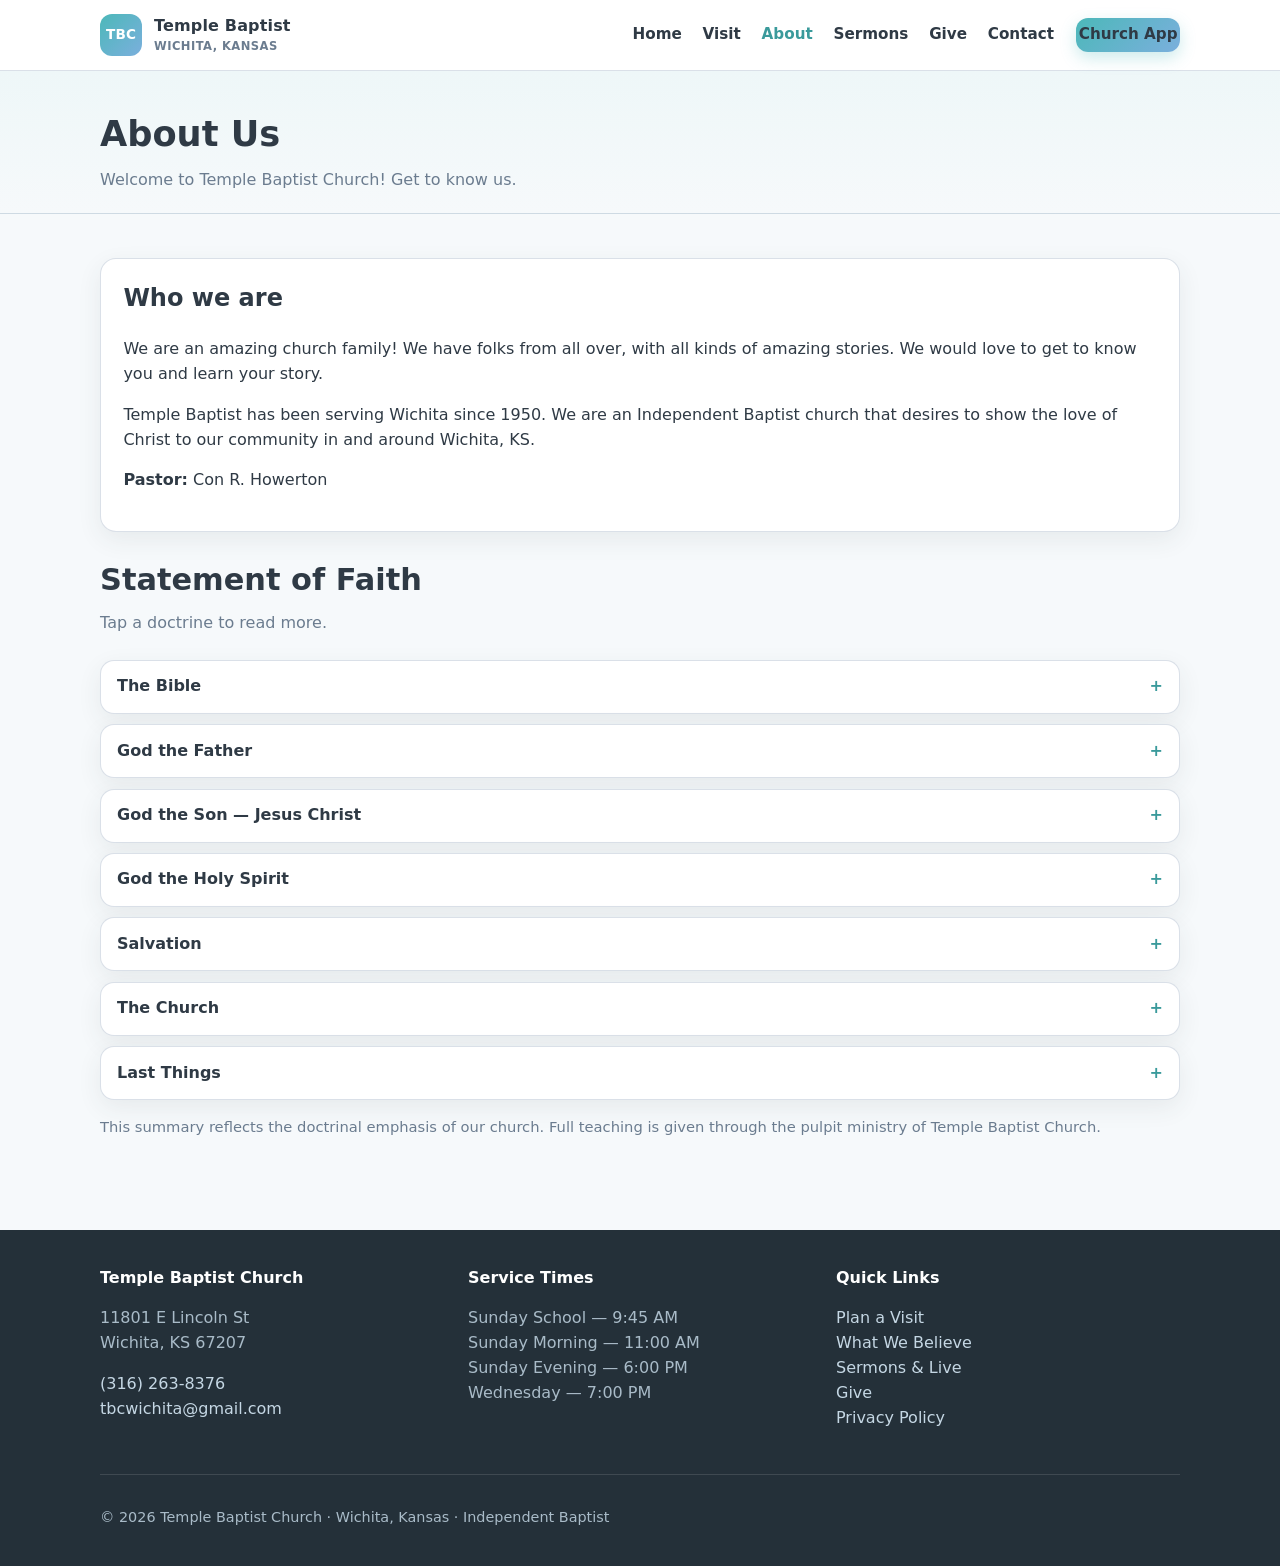
==== about.html @ 98e84ca7 "Update about page wording from tbcwichita.com" ====
<!DOCTYPE html>
<html lang="en">
<head>
  <meta charset="UTF-8">
  <meta name="viewport" content="width=device-width, initial-scale=1.0">
  <title>About | Temple Baptist Church Wichita</title>
  <meta name="description" content="About Temple Baptist Church Wichita and what we believe.">
  <meta name="theme-color" content="#4cb8b9">
  <link rel="stylesheet" href="css/styles.css">
</head>
<body data-page="about">
<header class="site-header">
  <div class="container header-inner">
    <a class="brand" href="index.html">
      <span class="brand-mark">TBC</span>
      <span class="brand-text">Temple Baptist<span><small>Wichita, Kansas</small></span></span>
    </a>
    <button class="menu-toggle" type="button" aria-label="Open menu" onclick="document.getElementById('mainNav').classList.toggle('open')">Menu</button>
    <nav class="nav" id="mainNav">
      <a href="index.html" data-nav="home">Home</a>
      <a href="visit.html" data-nav="visit">Visit</a>
      <a href="about.html" data-nav="about">About</a>
      <a href="sermons.html" data-nav="sermons">Sermons</a>
      <a href="give.html" data-nav="give">Give</a>
      <a href="contact.html" data-nav="contact">Contact</a>
      <a class="btn btn-primary" href="https://tbc-app.pages.dev" rel="noopener">Church App</a>
    </nav>
  </div>
</header>
<main>
  <div class="page-hero">
    <div class="container">
      <h1>About Us</h1>
      <p>Welcome to Temple Baptist Church! Get to know us.</p>
    </div>
  </div>
  <section>
    <div class="container">
      <div class="content-block">
        <h2>Who we are</h2>
        <p>We are an amazing church family! We have folks from all over, with all kinds of amazing stories. We would love to get to know you and learn your story.</p>
        <p>Temple Baptist has been serving Wichita since 1950. We are an Independent Baptist church that desires to show the love of Christ to our community in and around Wichita, KS.</p>
        <p><strong>Pastor:</strong> Con R. Howerton</p>
      </div>

      <h2 class="section-title" style="margin-top:1.5rem;">Statement of Faith</h2>
      <p class="section-sub">Tap a doctrine to read more.</p>
      <div class="doctrine">
        <details>
          <summary>The Bible</summary>
          <p>The Bible is the Holy Word of God. All sixty-six books are inspired by God and comprise the complete Word of God. God’s Word is preserved for English-speaking people in the King James Bible completed in 1611. It is perfect in its translation, understandable, and applicable to all people for all time.</p>
          <p class="verses">2 Timothy 3:16 · Psalm 119:89 · Psalm 12:6-7 · 1 Peter 1:25 · Hebrews 4:12</p>
        </details>
        <details>
          <summary>God the Father</summary>
          <p>There is one God. He is eternal, perfect, omnipotent, sovereign, omnipresent, Creator, and worthy of all worship. He is one God in three persons: Father, Son, and Holy Spirit.</p>
          <p class="verses">Deuteronomy 6:4 · Isaiah 45:5-7 · Matthew 28:19 · Revelation 4:11</p>
        </details>
        <details>
          <summary>God the Son — Jesus Christ</summary>
          <p>Jesus Christ is the eternal Son of God, fully God and fully man. He was born of a virgin, lived a sinless life, died for our sins, rose bodily from the dead, and is coming again.</p>
          <p class="verses">John 1:1-14 · Isaiah 7:14 · 1 Corinthians 15:3-4 · Acts 1:9-11</p>
        </details>
        <details>
          <summary>God the Holy Spirit</summary>
          <p>The Holy Spirit convicts of sin, regenerates the believer, indwells, seals, and empowers Christians for holy living and service.</p>
          <p class="verses">John 16:7-14 · Ephesians 1:13-14 · 1 Corinthians 6:19-20</p>
        </details>
        <details>
          <summary>Salvation</summary>
          <p>Salvation is by grace through faith in the finished work of Jesus Christ alone — not by works. All who repent and believe the gospel are born again and have everlasting life.</p>
          <p class="verses">Ephesians 2:8-9 · John 3:16 · Romans 10:9-13 · Titus 3:5</p>
        </details>
        <details>
          <summary>The Church</summary>
          <p>The local church is a called-out assembly of baptized believers organized to preach the Word, observe the ordinances of baptism and the Lord’s Supper, and fulfill the Great Commission.</p>
          <p class="verses">Matthew 28:18-20 · Acts 2:41-47 · Ephesians 4:11-16</p>
        </details>
        <details>
          <summary>Last Things</summary>
          <p>We hold a pre-tribulational, premillennial view of end-time events: the blessed hope of the rapture of the church, the tribulation, the return of Christ to reign, final judgment, and eternity with God for the redeemed.</p>
          <p class="verses">1 Thessalonians 4:13-18 · Revelation 19–22 · John 14:1-3</p>
        </details>
      </div>
      <p style="margin-top:1rem;color:var(--muted);font-size:0.92rem;">This summary reflects the doctrinal emphasis of our church. Full teaching is given through the pulpit ministry of Temple Baptist Church.</p>
    </div>
  </section>
</main>
<footer class="site-footer">
  <div class="container footer-grid">
    <div>
      <h3>Temple Baptist Church</h3>
      <p>11801 E Lincoln St<br>Wichita, KS 67207</p>
      <p><a href="tel:+13162638376">(316) 263-8376</a><br>
      <a href="mailto:tbcwichita@gmail.com">tbcwichita@gmail.com</a></p>
    </div>
    <div>
      <h3>Service Times</h3>
      <p>Sunday School — 9:45 AM<br>
      Sunday Morning — 11:00 AM<br>
      Sunday Evening — 6:00 PM<br>
      Wednesday — 7:00 PM</p>
    </div>
    <div>
      <h3>Quick Links</h3>
      <p>
        <a href="visit.html">Plan a Visit</a><br>
        <a href="about.html">What We Believe</a><br>
        <a href="sermons.html">Sermons & Live</a><br>
        <a href="give.html">Give</a><br>
        <a href="privacy.html">Privacy Policy</a>
      </p>
    </div>
  </div>
  <div class="container footer-bottom">
    <p>© <span id="year"></span> Temple Baptist Church · Wichita, Kansas · Independent Baptist</p>
  </div>
</footer>
<script>
  document.getElementById('year').textContent = new Date().getFullYear();
  (function () {
    var page = document.body.getAttribute('data-page');
    if (!page) return;
    document.querySelectorAll('[data-nav]').forEach(function (a) {
      if (a.getAttribute('data-nav') === page) a.classList.add('active');
    });
  })();
</script>
</body>
</html>
---- css/styles.css ----
/* Temple Baptist Church Wichita — public site */
:root {
  --teal: #4cb8b9;
  --teal-dark: #3a9a9b;
  --blue: #7bafdd;
  --text: #2f3a45;
  --muted: #6b7c8f;
  --bg: #f6f9fb;
  --surface: #ffffff;
  --border: rgba(122, 143, 172, 0.28);
  --shadow: 0 8px 24px rgba(47, 58, 69, 0.08);
  --radius: 16px;
  --max: 1080px;
  --font: system-ui, -apple-system, "Segoe UI", Roboto, Helvetica, Arial, sans-serif;
}
* { box-sizing: border-box; }
html { scroll-behavior: smooth; }
body {
  margin: 0;
  font-family: var(--font);
  color: var(--text);
  background: var(--bg);
  line-height: 1.55;
}
a { color: var(--teal-dark); text-decoration: none; }
a:hover { text-decoration: underline; }
img { max-width: 100%; height: auto; display: block; }

.container {
  width: min(100% - 2rem, var(--max));
  margin-inline: auto;
}

.site-header {
  background: var(--surface);
  border-bottom: 1px solid var(--border);
  position: sticky;
  top: 0;
  z-index: 50;
}
.header-inner {
  display: flex;
  align-items: center;
  justify-content: space-between;
  gap: 1rem;
  padding: 0.85rem 0;
}
.brand {
  display: flex;
  align-items: center;
  gap: 0.75rem;
  color: var(--text);
  text-decoration: none;
  font-weight: 800;
  letter-spacing: 0.01em;
}
.brand:hover { text-decoration: none; }
.brand-mark {
  width: 42px;
  height: 42px;
  border-radius: 12px;
  background: linear-gradient(135deg, var(--teal), var(--blue));
  color: #fff;
  display: grid;
  place-items: center;
  font-weight: 800;
  font-size: 0.85rem;
}
.brand-text small {
  display: block;
  font-weight: 600;
  color: var(--muted);
  font-size: 0.72rem;
  letter-spacing: 0.04em;
  text-transform: uppercase;
}
.nav {
  display: flex;
  flex-wrap: wrap;
  gap: 0.35rem 1rem;
  align-items: center;
  justify-content: flex-end;
}
.nav a {
  color: var(--text);
  font-weight: 600;
  font-size: 0.95rem;
  text-decoration: none;
  padding: 0.35rem 0.15rem;
}
.nav a:hover, .nav a.active { color: var(--teal-dark); }
.nav .btn { margin-left: 0.25rem; }
.menu-toggle {
  display: none;
  border: 1px solid var(--border);
  background: var(--surface);
  border-radius: 10px;
  padding: 0.55rem 0.7rem;
  font-weight: 700;
  cursor: pointer;
}

.btn {
  display: inline-flex;
  align-items: center;
  justify-content: center;
  gap: 0.4rem;
  padding: 0.8rem 1.15rem;
  border-radius: 12px;
  border: none;
  font-weight: 700;
  font-size: 0.95rem;
  cursor: pointer;
  text-decoration: none;
  transition: transform 0.15s ease, box-shadow 0.15s ease;
}
.btn:hover { text-decoration: none; transform: translateY(-1px); }
.btn-primary {
  background: linear-gradient(135deg, var(--teal), var(--blue));
  color: #fff;
  box-shadow: 0 6px 16px rgba(76, 184, 185, 0.28);
}
.btn-secondary {
  background: var(--surface);
  color: var(--text);
  border: 2px solid var(--border);
}
.btn-ghost {
  background: transparent;
  color: #fff;
  border: 2px solid rgba(255,255,255,0.55);
}

.hero {
  background:
    radial-gradient(1200px 400px at 10% -10%, rgba(76,184,185,0.22), transparent 60%),
    radial-gradient(900px 360px at 90% 0%, rgba(123,175,221,0.25), transparent 55%),
    linear-gradient(180deg, #eef7f8 0%, var(--bg) 100%);
  padding: 3.5rem 0 2.75rem;
}
.hero-grid {
  display: grid;
  gap: 2rem;
  align-items: center;
}
@media (min-width: 860px) {
  .hero-grid { grid-template-columns: 1.3fr 0.9fr; }
}
.hero h1 {
  font-size: clamp(1.9rem, 4vw, 2.7rem);
  line-height: 1.15;
  margin: 0 0 0.85rem;
}
.hero h1 span { color: var(--teal-dark); }
.hero p.lead {
  font-size: 1.1rem;
  color: var(--muted);
  margin: 0 0 1.4rem;
  max-width: 38rem;
}
.hero-actions {
  display: flex;
  flex-wrap: wrap;
  gap: 0.75rem;
}
.hero-card {
  background: var(--surface);
  border: 1px solid var(--border);
  border-radius: var(--radius);
  box-shadow: var(--shadow);
  padding: 1.35rem 1.4rem;
}
.hero-card h2 {
  margin: 0 0 0.85rem;
  font-size: 1.15rem;
}
.times-list {
  list-style: none;
  margin: 0;
  padding: 0;
  display: grid;
  gap: 0.55rem;
}
.times-list li {
  display: flex;
  justify-content: space-between;
  gap: 1rem;
  padding: 0.55rem 0;
  border-bottom: 1px solid var(--border);
  font-weight: 600;
}
.times-list li:last-child { border-bottom: none; }
.times-list span { color: var(--muted); font-weight: 600; }

section { padding: 2.75rem 0; }
.section-title {
  margin: 0 0 0.5rem;
  font-size: clamp(1.45rem, 3vw, 1.9rem);
}
.section-sub {
  margin: 0 0 1.5rem;
  color: var(--muted);
  max-width: 40rem;
}
.cards {
  display: grid;
  gap: 1rem;
  grid-template-columns: repeat(auto-fit, minmax(230px, 1fr));
}
.card {
  background: var(--surface);
  border: 1px solid var(--border);
  border-radius: var(--radius);
  padding: 1.25rem 1.3rem;
  box-shadow: var(--shadow);
}
.card h3 { margin: 0 0 0.45rem; font-size: 1.08rem; }
.card p { margin: 0; color: var(--muted); }
.icon-pill {
  width: 42px;
  height: 42px;
  border-radius: 12px;
  display: grid;
  place-items: center;
  margin-bottom: 0.75rem;
  background: linear-gradient(135deg, rgba(76,184,185,0.18), rgba(123,175,221,0.22));
  font-size: 1.25rem;
}

.cta-band {
  background: linear-gradient(135deg, var(--teal), var(--blue));
  color: #fff;
  border-radius: 20px;
  padding: 1.75rem 1.5rem;
  display: flex;
  flex-wrap: wrap;
  gap: 1rem;
  align-items: center;
  justify-content: space-between;
}
.cta-band h2 { margin: 0 0 0.35rem; font-size: 1.35rem; }
.cta-band p { margin: 0; opacity: 0.95; }

.page-hero {
  padding: 2.25rem 0 1.25rem;
  background: linear-gradient(180deg, #eef7f8, var(--bg));
  border-bottom: 1px solid var(--border);
}
.page-hero h1 { margin: 0 0 0.4rem; font-size: clamp(1.7rem, 3.5vw, 2.2rem); }
.page-hero p { margin: 0; color: var(--muted); max-width: 40rem; }

.content-block {
  background: var(--surface);
  border: 1px solid var(--border);
  border-radius: var(--radius);
  padding: 1.35rem 1.4rem;
  box-shadow: var(--shadow);
  margin-bottom: 1rem;
}
.content-block h2 { margin-top: 0; }

.doctrine details {
  background: var(--surface);
  border: 1px solid var(--border);
  border-radius: 14px;
  padding: 0.85rem 1rem;
  margin-bottom: 0.65rem;
  box-shadow: var(--shadow);
}
.doctrine summary {
  cursor: pointer;
  font-weight: 700;
  list-style: none;
}
.doctrine summary::-webkit-details-marker { display: none; }
.doctrine summary::after {
  content: "+";
  float: right;
  color: var(--teal-dark);
  font-weight: 800;
}
.doctrine details[open] summary::after { content: "–"; }
.doctrine details p {
  color: var(--muted);
  margin: 0.75rem 0 0.35rem;
}
.doctrine .verses {
  font-size: 0.9rem;
  color: var(--teal-dark);
  font-weight: 600;
}

.site-footer {
  margin-top: 2rem;
  background: #243039;
  color: #d7e2ea;
  padding: 2.25rem 0 1.5rem;
}
.footer-grid {
  display: grid;
  gap: 1.5rem;
  grid-template-columns: repeat(auto-fit, minmax(200px, 1fr));
}
.site-footer h3 {
  margin: 0 0 0.65rem;
  color: #fff;
  font-size: 1rem;
}
.site-footer a { color: #c5d7e4; }
.site-footer a:hover { color: #fff; }
.site-footer p, .site-footer li { color: #a9bbc8; }
.footer-bottom {
  margin-top: 1.75rem;
  padding-top: 1rem;
  border-top: 1px solid rgba(255,255,255,0.12);
  font-size: 0.9rem;
  color: #8fa3b3;
}

@media (max-width: 760px) {
  .menu-toggle { display: inline-flex; }
  .nav {
    display: none;
    width: 100%;
    flex-direction: column;
    align-items: stretch;
    padding-bottom: 0.75rem;
  }
  .nav.open { display: flex; }
  .nav .btn { margin-left: 0; }
}
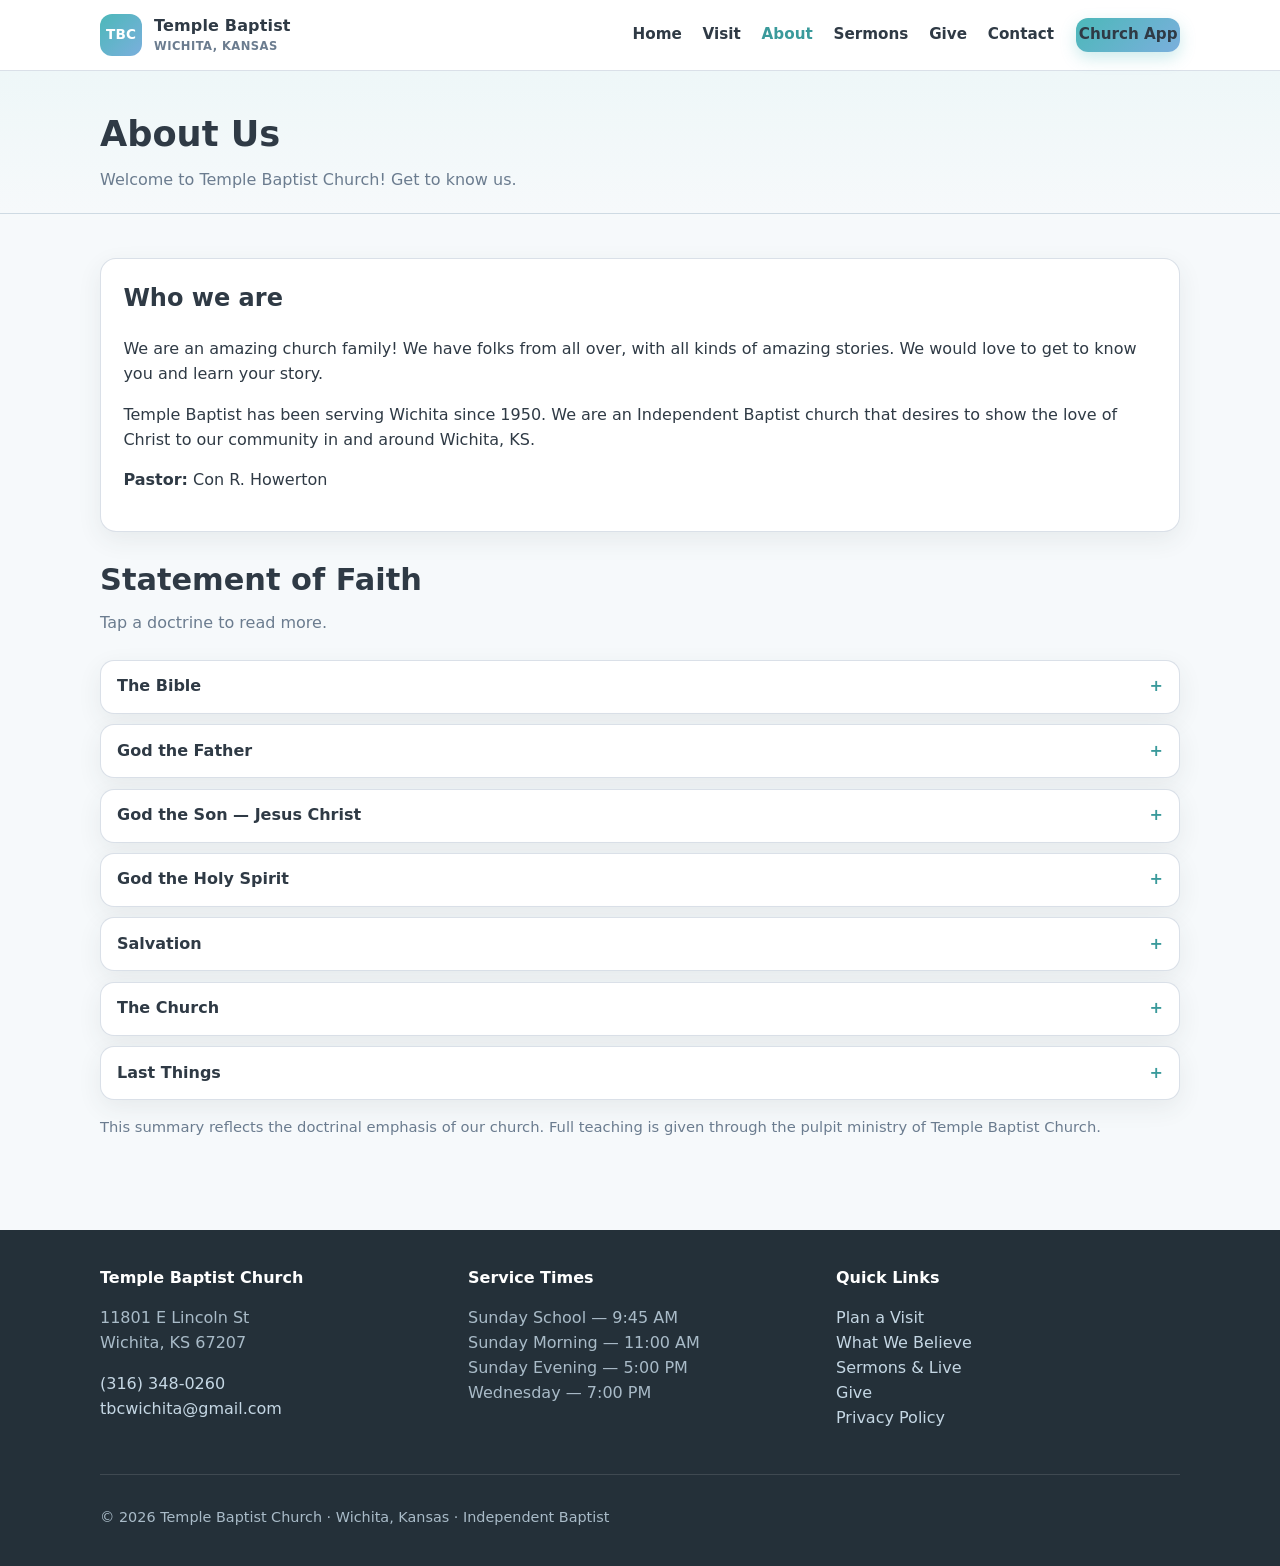
==== commit afb2cb29: "Update phone and Sunday evening time on remaining pages" ====
--- a/about.html
+++ b/about.html
@@ -23,7 +23,7 @@
       <a href="sermons.html" data-nav="sermons">Sermons</a>
       <a href="give.html" data-nav="give">Give</a>
       <a href="contact.html" data-nav="contact">Contact</a>
-      <a class="btn btn-primary" href="https://tbc-app.pages.dev" rel="noopener">Church App</a>
+      <a class="btn btn-primary" href="https://tbc-app.jacobreese95.workers.dev" rel="noopener">Church App</a>
     </nav>
   </div>
 </header>
@@ -91,14 +91,14 @@
     <div>
       <h3>Temple Baptist Church</h3>
       <p>11801 E Lincoln St<br>Wichita, KS 67207</p>
-      <p><a href="tel:+13162638376">(316) 263-8376</a><br>
+      <p><a href="tel:+13163480260">(316) 348-0260</a><br>
       <a href="mailto:tbcwichita@gmail.com">tbcwichita@gmail.com</a></p>
     </div>
     <div>
       <h3>Service Times</h3>
       <p>Sunday School — 9:45 AM<br>
       Sunday Morning — 11:00 AM<br>
-      Sunday Evening — 6:00 PM<br>
+      Sunday Evening — 5:00 PM<br>
       Wednesday — 7:00 PM</p>
     </div>
     <div>
@@ -106,7 +106,7 @@
       <p>
         <a href="visit.html">Plan a Visit</a><br>
         <a href="about.html">What We Believe</a><br>
-        <a href="sermons.html">Sermons & Live</a><br>
+        <a href="sermons.html">Sermons &amp; Live</a><br>
         <a href="give.html">Give</a><br>
         <a href="privacy.html">Privacy Policy</a>
       </p>
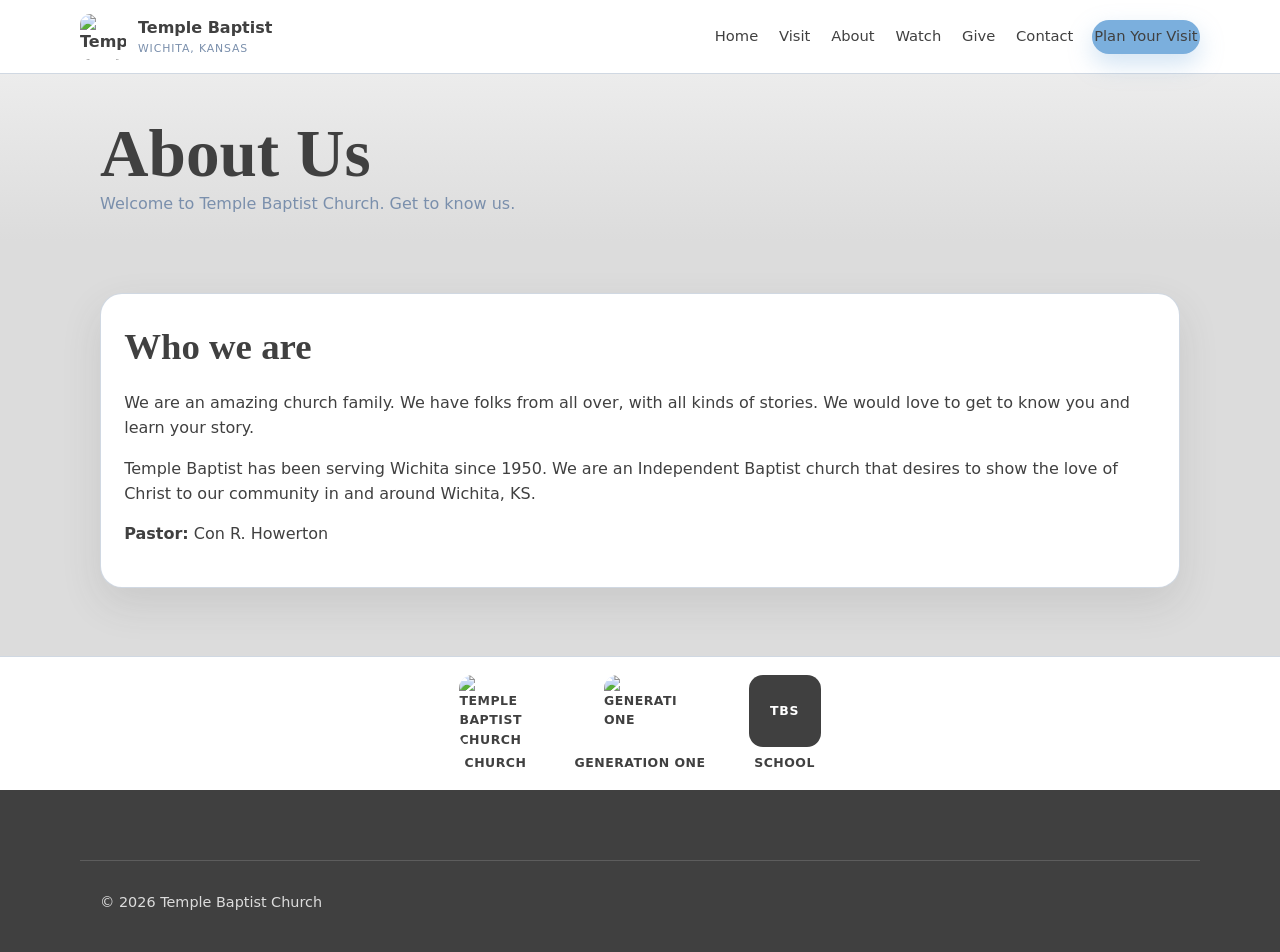
==== commit 9a4b6923: "Show ministry logo bar on About" ====
--- a/about.html
+++ b/about.html
@@ -4,127 +4,13 @@
   <meta charset="UTF-8">
   <meta name="viewport" content="width=device-width, initial-scale=1.0">
   <title>About | Temple Baptist Church Wichita</title>
-  <meta name="description" content="About Temple Baptist Church Wichita and what we believe.">
-  <meta name="theme-color" content="#4cb8b9">
   <link rel="stylesheet" href="css/styles.css">
 </head>
 <body data-page="about">
-<header class="site-header">
-  <div class="container header-inner">
-    <a class="brand" href="index.html">
-      <span class="brand-mark">TBC</span>
-      <span class="brand-text">Temple Baptist<span><small>Wichita, Kansas</small></span></span>
-    </a>
-    <button class="menu-toggle" type="button" aria-label="Open menu" onclick="document.getElementById('mainNav').classList.toggle('open')">Menu</button>
-    <nav class="nav" id="mainNav">
-      <a href="index.html" data-nav="home">Home</a>
-      <a href="visit.html" data-nav="visit">Visit</a>
-      <a href="about.html" data-nav="about">About</a>
-      <a href="sermons.html" data-nav="sermons">Sermons</a>
-      <a href="give.html" data-nav="give">Give</a>
-      <a href="contact.html" data-nav="contact">Contact</a>
-      <a class="btn btn-primary" href="https://tbc-app.jacobreese95.workers.dev" rel="noopener">Church App</a>
-    </nav>
-  </div>
-</header>
-<main>
-  <div class="page-hero">
-    <div class="container">
-      <h1>About Us</h1>
-      <p>Welcome to Temple Baptist Church! Get to know us.</p>
-    </div>
-  </div>
-  <section>
-    <div class="container">
-      <div class="content-block">
-        <h2>Who we are</h2>
-        <p>We are an amazing church family! We have folks from all over, with all kinds of amazing stories. We would love to get to know you and learn your story.</p>
-        <p>Temple Baptist has been serving Wichita since 1950. We are an Independent Baptist church that desires to show the love of Christ to our community in and around Wichita, KS.</p>
-        <p><strong>Pastor:</strong> Con R. Howerton</p>
-      </div>
-
-      <h2 class="section-title" style="margin-top:1.5rem;">Statement of Faith</h2>
-      <p class="section-sub">Tap a doctrine to read more.</p>
-      <div class="doctrine">
-        <details>
-          <summary>The Bible</summary>
-          <p>The Bible is the Holy Word of God. All sixty-six books are inspired by God and comprise the complete Word of God. God’s Word is preserved for English-speaking people in the King James Bible completed in 1611. It is perfect in its translation, understandable, and applicable to all people for all time.</p>
-          <p class="verses">2 Timothy 3:16 · Psalm 119:89 · Psalm 12:6-7 · 1 Peter 1:25 · Hebrews 4:12</p>
-        </details>
-        <details>
-          <summary>God the Father</summary>
-          <p>There is one God. He is eternal, perfect, omnipotent, sovereign, omnipresent, Creator, and worthy of all worship. He is one God in three persons: Father, Son, and Holy Spirit.</p>
-          <p class="verses">Deuteronomy 6:4 · Isaiah 45:5-7 · Matthew 28:19 · Revelation 4:11</p>
-        </details>
-        <details>
-          <summary>God the Son — Jesus Christ</summary>
-          <p>Jesus Christ is the eternal Son of God, fully God and fully man. He was born of a virgin, lived a sinless life, died for our sins, rose bodily from the dead, and is coming again.</p>
-          <p class="verses">John 1:1-14 · Isaiah 7:14 · 1 Corinthians 15:3-4 · Acts 1:9-11</p>
-        </details>
-        <details>
-          <summary>God the Holy Spirit</summary>
-          <p>The Holy Spirit convicts of sin, regenerates the believer, indwells, seals, and empowers Christians for holy living and service.</p>
-          <p class="verses">John 16:7-14 · Ephesians 1:13-14 · 1 Corinthians 6:19-20</p>
-        </details>
-        <details>
-          <summary>Salvation</summary>
-          <p>Salvation is by grace through faith in the finished work of Jesus Christ alone — not by works. All who repent and believe the gospel are born again and have everlasting life.</p>
-          <p class="verses">Ephesians 2:8-9 · John 3:16 · Romans 10:9-13 · Titus 3:5</p>
-        </details>
-        <details>
-          <summary>The Church</summary>
-          <p>The local church is a called-out assembly of baptized believers organized to preach the Word, observe the ordinances of baptism and the Lord’s Supper, and fulfill the Great Commission.</p>
-          <p class="verses">Matthew 28:18-20 · Acts 2:41-47 · Ephesians 4:11-16</p>
-        </details>
-        <details>
-          <summary>Last Things</summary>
-          <p>We hold a pre-tribulational, premillennial view of end-time events: the blessed hope of the rapture of the church, the tribulation, the return of Christ to reign, final judgment, and eternity with God for the redeemed.</p>
-          <p class="verses">1 Thessalonians 4:13-18 · Revelation 19–22 · John 14:1-3</p>
-        </details>
-      </div>
-      <p style="margin-top:1rem;color:var(--muted);font-size:0.92rem;">This summary reflects the doctrinal emphasis of our church. Full teaching is given through the pulpit ministry of Temple Baptist Church.</p>
-    </div>
-  </section>
-</main>
-<footer class="site-footer">
-  <div class="container footer-grid">
-    <div>
-      <h3>Temple Baptist Church</h3>
-      <p>11801 E Lincoln St<br>Wichita, KS 67207</p>
-      <p><a href="tel:+13163480260">(316) 348-0260</a><br>
-      <a href="mailto:tbcwichita@gmail.com">tbcwichita@gmail.com</a></p>
-    </div>
-    <div>
-      <h3>Service Times</h3>
-      <p>Sunday School — 9:45 AM<br>
-      Sunday Morning — 11:00 AM<br>
-      Sunday Evening — 5:00 PM<br>
-      Wednesday — 7:00 PM</p>
-    </div>
-    <div>
-      <h3>Quick Links</h3>
-      <p>
-        <a href="visit.html">Plan a Visit</a><br>
-        <a href="about.html">What We Believe</a><br>
-        <a href="sermons.html">Sermons &amp; Live</a><br>
-        <a href="give.html">Give</a><br>
-        <a href="privacy.html">Privacy Policy</a>
-      </p>
-    </div>
-  </div>
-  <div class="container footer-bottom">
-    <p>© <span id="year"></span> Temple Baptist Church · Wichita, Kansas · Independent Baptist</p>
-  </div>
-</footer>
-<script>
-  document.getElementById('year').textContent = new Date().getFullYear();
-  (function () {
-    var page = document.body.getAttribute('data-page');
-    if (!page) return;
-    document.querySelectorAll('[data-nav]').forEach(function (a) {
-      if (a.getAttribute('data-nav') === page) a.classList.add('active');
-    });
-  })();
-</script>
-</body>
-</html>
+<header class="site-header"><div class="container header-inner"><a class="brand" href="index.html"><img class="brand-logo" src="https://tbc-app.jacobreese95.workers.dev/tbclogo.jpeg" alt="Temple Baptist Church"><span class="brand-text">Temple Baptist<span><small>Wichita, Kansas</small></span></span></a><button class="menu-toggle" type="button" onclick="document.getElementById('mainNav').classList.toggle('open')">Menu</button><nav class="nav" id="mainNav"><a href="index.html" data-nav="home">Home</a><a href="visit.html" data-nav="visit">Visit</a><a href="about.html" data-nav="about">About</a><a href="sermons.html" data-nav="sermons">Watch</a><a href="give.html" data-nav="give">Give</a><a href="contact.html" data-nav="contact">Contact</a><a class="btn btn-primary" href="visit.html">Plan Your Visit</a></nav></div></header>
+<main><div class="page-hero"><div class="container"><h1>About Us</h1><p>Welcome to Temple Baptist Church. Get to know us.</p></div></div>
+<section><div class="container"><div class="content-block"><h2>Who we are</h2><p>We are an amazing church family. We have folks from all over, with all kinds of stories. We would love to get to know you and learn your story.</p><p>Temple Baptist has been serving Wichita since 1950. We are an Independent Baptist church that desires to show the love of Christ to our community in and around Wichita, KS.</p><p><strong>Pastor:</strong> Con R. Howerton</p></div></div></section></main>
+<footer class="site-footer"><div class="container footer-bottom"><p>© <span id="year"></span> Temple Baptist Church</p></div></footer>
+<script src="js/ministry-bar.js"></script>
+<script>document.getElementById('year').textContent=new Date().getFullYear();</script>
+</body></html>
--- a/css/styles.css
+++ b/css/styles.css
@@ -1,331 +1,140 @@
 /* Temple Baptist Church Wichita — public site */
 :root {
+  --slate: #7a8fac;
+  --blue: #7bafdd;
+  --silver: #dcdcdc;
+  --charcoal: #404040;
+  --lime: #b0dc77;
   --teal: #4cb8b9;
-  --teal-dark: #3a9a9b;
-  --blue: #7bafdd;
-  --text: #2f3a45;
-  --muted: #6b7c8f;
-  --bg: #f6f9fb;
+  --lilac: #ac8ce6;
+  --plum: #8845a5;
+  --text: #404040;
+  --muted: #7a8fac;
+  --bg: #dcdcdc;
   --surface: #ffffff;
-  --border: rgba(122, 143, 172, 0.28);
-  --shadow: 0 8px 24px rgba(47, 58, 69, 0.08);
-  --radius: 16px;
-  --max: 1080px;
-  --font: system-ui, -apple-system, "Segoe UI", Roboto, Helvetica, Arial, sans-serif;
+  --border: rgba(122, 143, 172, 0.35);
+  --shadow: 0 16px 40px rgba(64, 64, 64, 0.12);
+  --radius: 18px;
+  --max: 1120px;
+  --font: "Outfit", system-ui, -apple-system, "Segoe UI", sans-serif;
+  --serif: "Cormorant Garamond", Georgia, serif;
 }
 * { box-sizing: border-box; }
+html, body { margin: 0; padding: 0; }
 html { scroll-behavior: smooth; }
 body {
-  margin: 0;
   font-family: var(--font);
   color: var(--text);
   background: var(--bg);
   line-height: 1.55;
 }
-a { color: var(--teal-dark); text-decoration: none; }
+a { color: var(--blue); text-decoration: none; }
 a:hover { text-decoration: underline; }
 img { max-width: 100%; height: auto; display: block; }
-
-.container {
-  width: min(100% - 2rem, var(--max));
-  margin-inline: auto;
-}
-
-.site-header {
-  background: var(--surface);
-  border-bottom: 1px solid var(--border);
-  position: sticky;
-  top: 0;
-  z-index: 50;
-}
-.header-inner {
-  display: flex;
-  align-items: center;
-  justify-content: space-between;
-  gap: 1rem;
-  padding: 0.85rem 0;
-}
-.brand {
-  display: flex;
-  align-items: center;
-  gap: 0.75rem;
-  color: var(--text);
-  text-decoration: none;
-  font-weight: 800;
-  letter-spacing: 0.01em;
-}
+.container { width: 100%; max-width: 1120px; margin-left: auto; margin-right: auto; padding-left: 20px; padding-right: 20px; }
+.site-header { background: var(--surface); border-bottom: 1px solid var(--border); position: sticky; top: 0; z-index: 50; width: 100%; }
+body[data-page="home"] .site-header.overlay { position: absolute; left: 0; right: 0; top: 0; width: 100%; background: linear-gradient(180deg, rgba(64,64,64,.62), transparent); border-bottom: none; }
+body[data-page="home"] .site-header.overlay .brand, body[data-page="home"] .site-header.overlay .nav a { color: #fff; }
+body[data-page="home"] .site-header.overlay .brand-text small { color: var(--silver); }
+body[data-page="home"] .site-header.overlay .menu-toggle { background: rgba(255,255,255,.12); color: #fff; border-color: rgba(255,255,255,.28); }
+.header-inner { display: flex; align-items: center; justify-content: space-between; gap: 1rem; padding: 0.85rem 0; width: 100%; }
+.brand { display: flex; align-items: center; gap: 0.75rem; color: var(--text); text-decoration: none; font-weight: 700; }
 .brand:hover { text-decoration: none; }
-.brand-mark {
-  width: 42px;
-  height: 42px;
-  border-radius: 12px;
-  background: linear-gradient(135deg, var(--teal), var(--blue));
-  color: #fff;
-  display: grid;
-  place-items: center;
-  font-weight: 800;
-  font-size: 0.85rem;
-}
-.brand-text small {
-  display: block;
-  font-weight: 600;
-  color: var(--muted);
-  font-size: 0.72rem;
-  letter-spacing: 0.04em;
-  text-transform: uppercase;
-}
-.nav {
-  display: flex;
-  flex-wrap: wrap;
-  gap: 0.35rem 1rem;
-  align-items: center;
-  justify-content: flex-end;
-}
-.nav a {
-  color: var(--text);
-  font-weight: 600;
-  font-size: 0.95rem;
-  text-decoration: none;
-  padding: 0.35rem 0.15rem;
-}
-.nav a:hover, .nav a.active { color: var(--teal-dark); }
-.nav .btn { margin-left: 0.25rem; }
-.menu-toggle {
-  display: none;
-  border: 1px solid var(--border);
-  background: var(--surface);
-  border-radius: 10px;
-  padding: 0.55rem 0.7rem;
-  font-weight: 700;
-  cursor: pointer;
-}
-
-.btn {
-  display: inline-flex;
-  align-items: center;
-  justify-content: center;
-  gap: 0.4rem;
-  padding: 0.8rem 1.15rem;
-  border-radius: 12px;
-  border: none;
-  font-weight: 700;
-  font-size: 0.95rem;
-  cursor: pointer;
-  text-decoration: none;
-  transition: transform 0.15s ease, box-shadow 0.15s ease;
-}
-.btn:hover { text-decoration: none; transform: translateY(-1px); }
-.btn-primary {
-  background: linear-gradient(135deg, var(--teal), var(--blue));
-  color: #fff;
-  box-shadow: 0 6px 16px rgba(76, 184, 185, 0.28);
-}
-.btn-secondary {
-  background: var(--surface);
-  color: var(--text);
-  border: 2px solid var(--border);
-}
-.btn-ghost {
-  background: transparent;
-  color: #fff;
-  border: 2px solid rgba(255,255,255,0.55);
-}
-
-.hero {
-  background:
-    radial-gradient(1200px 400px at 10% -10%, rgba(76,184,185,0.22), transparent 60%),
-    radial-gradient(900px 360px at 90% 0%, rgba(123,175,221,0.25), transparent 55%),
-    linear-gradient(180deg, #eef7f8 0%, var(--bg) 100%);
-  padding: 3.5rem 0 2.75rem;
-}
-.hero-grid {
-  display: grid;
-  gap: 2rem;
-  align-items: center;
-}
-@media (min-width: 860px) {
-  .hero-grid { grid-template-columns: 1.3fr 0.9fr; }
-}
-.hero h1 {
-  font-size: clamp(1.9rem, 4vw, 2.7rem);
-  line-height: 1.15;
-  margin: 0 0 0.85rem;
-}
-.hero h1 span { color: var(--teal-dark); }
-.hero p.lead {
-  font-size: 1.1rem;
-  color: var(--muted);
-  margin: 0 0 1.4rem;
-  max-width: 38rem;
-}
-.hero-actions {
-  display: flex;
-  flex-wrap: wrap;
-  gap: 0.75rem;
-}
-.hero-card {
-  background: var(--surface);
-  border: 1px solid var(--border);
-  border-radius: var(--radius);
-  box-shadow: var(--shadow);
-  padding: 1.35rem 1.4rem;
-}
-.hero-card h2 {
-  margin: 0 0 0.85rem;
-  font-size: 1.15rem;
-}
-.times-list {
-  list-style: none;
-  margin: 0;
-  padding: 0;
-  display: grid;
-  gap: 0.55rem;
-}
-.times-list li {
-  display: flex;
-  justify-content: space-between;
-  gap: 1rem;
-  padding: 0.55rem 0;
-  border-bottom: 1px solid var(--border);
-  font-weight: 600;
-}
+.brand-logo { width: 46px; height: 46px; object-fit: contain; border-radius: 10px; background: #fff; }
+.brand-text small { display: block; font-weight: 500; color: var(--muted); font-size: 0.68rem; letter-spacing: 0.08em; text-transform: uppercase; }
+.nav { display: flex; flex-wrap: wrap; gap: 0.2rem 1rem; align-items: center; justify-content: flex-end; }
+.nav a { color: var(--text); font-weight: 500; font-size: 0.92rem; text-decoration: none; padding: 0.35rem 0.15rem; }
+.nav a:hover, .nav a.active { color: var(--blue); }
+.menu-toggle { display: none; border: 1px solid var(--border); background: var(--surface); border-radius: 10px; padding: 0.55rem 0.7rem; font-weight: 700; cursor: pointer; }
+.btn { display: inline-flex; align-items: center; justify-content: center; gap: 0.4rem; padding: 0.9rem 1.3rem; border-radius: 999px; border: none; font-weight: 650; font-size: 0.95rem; cursor: pointer; text-decoration: none; transition: transform 0.18s ease, box-shadow 0.18s ease, filter 0.18s ease, background 0.18s ease; }
+.btn:hover { text-decoration: none; transform: translateY(-2px); }
+.btn:active { transform: translateY(0) scale(0.98); }
+.btn-primary { background: var(--blue); color: #fff; box-shadow: 0 10px 24px rgba(123, 175, 221, 0.35); }
+.btn-secondary { background: var(--surface); color: var(--charcoal); border: 1.5px solid var(--slate); }
+.btn-ghost { background: transparent; color: #fff; border: 1.5px solid rgba(220,220,220,0.8); }
+.btn-block { width: 100%; }
+.hero-full { position: relative; width: 100%; min-height: 100vh; display: flex; align-items: flex-end; justify-content: center; background: var(--charcoal); overflow: hidden; }
+.hero-full video { position: absolute; left: 50%; top: 50%; transform: translate(-50%, -50%); width: 100%; height: 100%; object-fit: contain; object-position: center center; background: var(--charcoal); }
+.hero-shade { position: absolute; inset: 0; background: linear-gradient(180deg, rgba(64,64,64,.35) 0%, rgba(64,64,64,.12) 35%, rgba(64,64,64,.72) 100%); pointer-events: none; }
+.hero-copy { position: relative; z-index: 2; width: 100%; max-width: 900px; margin: 0 auto; text-align: center; color: #fff; padding: 0 1.25rem 5.5rem; }
+.eyebrow { margin: 0 0 .6rem; letter-spacing: .16em; text-transform: uppercase; font-size: .78rem; font-weight: 600; color: var(--silver); }
+.eyebrow.dark { color: var(--slate); }
+.hero-copy h1 { font-family: var(--serif); font-size: clamp(3.4rem, 9vw, 7rem); line-height: .9; margin: 0 auto 1.4rem; font-weight: 700; }
+.hero-actions { display: flex; flex-wrap: wrap; gap: 0.75rem; justify-content: center; }
+.sound-btn { position: absolute; right: 16px; bottom: 16px; z-index: 3; border: 1px solid rgba(220,220,220,.45); background: rgba(64,64,64,.45); color: #fff; border-radius: 999px; padding: .45rem .8rem; font: 600 .78rem var(--font); cursor: pointer; }
+.times-band { background: var(--surface); padding: 3.5rem 0; width: 100%; }
+.times-grid { display: grid; gap: 2rem; width: 100%; }
+@media (min-width: 800px) { .times-grid { grid-template-columns: 1fr 1fr 1fr; gap: 2.5rem; } }
+.times-grid h2 { margin: 0 0 .35rem; font-size: .95rem; letter-spacing: .12em; text-transform: uppercase; color: var(--slate); }
+.big-time { font-family: var(--serif); font-size: clamp(2.6rem, 6vw, 4.2rem); line-height: 1; margin: 0 0 .5rem; color: var(--charcoal); }
+.big-time span { color: var(--blue); font-size: .7em; }
+.time-note, .addr { margin: 0; color: var(--slate); }
+.text-link { display: inline-block; margin-top: .65rem; font-weight: 650; color: var(--blue); }
+.times-list { list-style: none; margin: 0; padding: 0; }
+.times-list li { display: flex; justify-content: space-between; gap: 1rem; padding: 0.7rem 0; border-bottom: 1px solid var(--border); font-weight: 600; }
 .times-list li:last-child { border-bottom: none; }
-.times-list span { color: var(--muted); font-weight: 600; }
-
-section { padding: 2.75rem 0; }
-.section-title {
-  margin: 0 0 0.5rem;
-  font-size: clamp(1.45rem, 3vw, 1.9rem);
-}
-.section-sub {
-  margin: 0 0 1.5rem;
-  color: var(--muted);
-  max-width: 40rem;
-}
-.cards {
-  display: grid;
-  gap: 1rem;
-  grid-template-columns: repeat(auto-fit, minmax(230px, 1fr));
-}
-.card {
-  background: var(--surface);
-  border: 1px solid var(--border);
-  border-radius: var(--radius);
-  padding: 1.25rem 1.3rem;
-  box-shadow: var(--shadow);
-}
-.card h3 { margin: 0 0 0.45rem; font-size: 1.08rem; }
-.card p { margin: 0; color: var(--muted); }
-.icon-pill {
-  width: 42px;
-  height: 42px;
-  border-radius: 12px;
-  display: grid;
-  place-items: center;
-  margin-bottom: 0.75rem;
-  background: linear-gradient(135deg, rgba(76,184,185,0.18), rgba(123,175,221,0.22));
-  font-size: 1.25rem;
-}
-
-.cta-band {
-  background: linear-gradient(135deg, var(--teal), var(--blue));
-  color: #fff;
-  border-radius: 20px;
-  padding: 1.75rem 1.5rem;
-  display: flex;
-  flex-wrap: wrap;
-  gap: 1rem;
-  align-items: center;
-  justify-content: space-between;
-}
-.cta-band h2 { margin: 0 0 0.35rem; font-size: 1.35rem; }
-.cta-band p { margin: 0; opacity: 0.95; }
-
-.page-hero {
-  padding: 2.25rem 0 1.25rem;
-  background: linear-gradient(180deg, #eef7f8, var(--bg));
-  border-bottom: 1px solid var(--border);
-}
-.page-hero h1 { margin: 0 0 0.4rem; font-size: clamp(1.7rem, 3.5vw, 2.2rem); }
-.page-hero p { margin: 0; color: var(--muted); max-width: 40rem; }
-
-.content-block {
-  background: var(--surface);
-  border: 1px solid var(--border);
-  border-radius: var(--radius);
-  padding: 1.35rem 1.4rem;
-  box-shadow: var(--shadow);
-  margin-bottom: 1rem;
-}
-.content-block h2 { margin-top: 0; }
-
-.doctrine details {
-  background: var(--surface);
-  border: 1px solid var(--border);
-  border-radius: 14px;
-  padding: 0.85rem 1rem;
-  margin-bottom: 0.65rem;
-  box-shadow: var(--shadow);
-}
-.doctrine summary {
-  cursor: pointer;
-  font-weight: 700;
-  list-style: none;
-}
+.times-list span { color: var(--slate); }
+section { padding: 3.25rem 0; width: 100%; }
+.section-title { margin: 0 0 0.5rem; font-family: var(--serif); font-size: clamp(2rem, 4vw, 3rem); line-height: 1.05; color: var(--charcoal); }
+.section-sub { margin: 0 0 1.6rem; color: var(--slate); max-width: 40rem; font-size: 1.05rem; }
+.cards { display: grid; gap: 1rem; grid-template-columns: repeat(auto-fit, minmax(230px, 1fr)); }
+.card { background: var(--surface); border: 1px solid var(--border); border-radius: var(--radius); padding: 1.4rem 1.35rem; box-shadow: var(--shadow); }
+.card h3 { margin: 0 0 0.45rem; color: var(--charcoal); }
+.card p { margin: 0; color: var(--slate); }
+.step-num { display: block; font-family: var(--serif); color: var(--teal); font-size: 1.4rem; margin-bottom: .4rem; }
+.dark-band { background: var(--charcoal); color: #fff; }
+.dark-band h2 { font-family: var(--serif); font-size: clamp(1.8rem, 3.5vw, 2.6rem); margin: 0 0 .5rem; }
+.dark-band p { color: var(--silver); }
+.dark-split { display: flex; flex-wrap: wrap; gap: 1.25rem; align-items: center; justify-content: space-between; }
+.page-hero { padding: 3rem 0 1.5rem; background: linear-gradient(180deg, #ececec, var(--bg)); }
+.page-hero h1 { margin: 0 0 0.4rem; font-family: var(--serif); font-size: clamp(2.4rem, 6vw, 4.2rem); line-height: .95; color: var(--charcoal); }
+.page-hero p { margin: 0; color: var(--slate); max-width: 40rem; }
+.content-block { background: var(--surface); border: 1px solid var(--border); border-radius: 22px; padding: 1.5rem 1.45rem; box-shadow: var(--shadow); margin-bottom: 1rem; }
+.content-block h2, .side-card h2, .visit-form h2 { margin: 0 0 1rem; font-family: var(--serif); font-size: clamp(1.7rem, 3vw, 2.3rem); color: var(--charcoal); }
+.visit-layout { display: grid; gap: 1.35rem; }
+@media (min-width: 900px) { .visit-layout { grid-template-columns: 1.35fr .8fr; align-items: start; } }
+.visit-form { background: var(--surface); border-radius: 24px; padding: 1.75rem 1.5rem 1.6rem; box-shadow: var(--shadow); }
+.visit-form label, .field-label { display: block; font-weight: 600; margin: 0 0 1rem; color: var(--charcoal); }
+.visit-form input, .visit-form select, .visit-form textarea { display: block; width: 100%; margin-top: .45rem; padding: .85rem 1rem; border: 0; border-radius: 14px; font: 500 1rem var(--font); color: var(--charcoal); background: #f3f3f3; }
+.visit-form input:focus, .visit-form select:focus, .visit-form textarea:focus { outline: 2px solid var(--blue); background: #fff; }
+.form-row { display: grid; gap: .75rem; }
+@media (min-width: 640px) { .form-row { grid-template-columns: 1fr 1fr; } }
+.count-row { display: grid; grid-template-columns: 1fr 1fr; gap: .75rem; margin: 0 0 1rem; }
+.count-box { background: #f3f3f3; border-radius: 18px; padding: 1rem 1rem .9rem; }
+.count-box span { display: block; font-weight: 650; letter-spacing: .04em; text-transform: uppercase; font-size: .78rem; color: var(--slate); margin-bottom: .55rem; }
+.stepper { display: flex; align-items: center; justify-content: space-between; }
+.stepper strong { font-family: var(--serif); font-size: 2rem; line-height: 1; }
+.stepper button { width: 40px; height: 40px; border-radius: 50%; border: none; background: var(--blue); color: #fff; font-size: 1.25rem; cursor: pointer; }
+.total-line { margin: 0 0 1.1rem; color: var(--slate); }
+.total-line strong { color: var(--charcoal); }
+.ages-wrap { display: grid; gap: .65rem; margin-bottom: 1rem; }
+.ages-wrap p { margin: 0; font-weight: 650; }
+#ageFields { display: grid; gap: .65rem; grid-template-columns: repeat(auto-fit, minmax(140px, 1fr)); }
+.form-note { margin: .85rem 0 0; color: var(--slate); font-size: .9rem; }
+.visit-form .btn-block { margin-top: .35rem; }
+.doctrine details { background: var(--surface); border: 1px solid var(--border); border-radius: 14px; padding: 0.85rem 1rem; margin-bottom: 0.65rem; }
+.doctrine summary { cursor: pointer; font-weight: 700; list-style: none; color: var(--charcoal); }
 .doctrine summary::-webkit-details-marker { display: none; }
-.doctrine summary::after {
-  content: "+";
-  float: right;
-  color: var(--teal-dark);
-  font-weight: 800;
-}
-.doctrine details[open] summary::after { content: "–"; }
-.doctrine details p {
-  color: var(--muted);
-  margin: 0.75rem 0 0.35rem;
-}
-.doctrine .verses {
-  font-size: 0.9rem;
-  color: var(--teal-dark);
-  font-weight: 600;
-}
-
-.site-footer {
-  margin-top: 2rem;
-  background: #243039;
-  color: #d7e2ea;
-  padding: 2.25rem 0 1.5rem;
-}
-.footer-grid {
-  display: grid;
-  gap: 1.5rem;
-  grid-template-columns: repeat(auto-fit, minmax(200px, 1fr));
-}
-.site-footer h3 {
-  margin: 0 0 0.65rem;
-  color: #fff;
-  font-size: 1rem;
-}
-.site-footer a { color: #c5d7e4; }
+.doctrine summary::after { content: "+"; float: right; color: var(--blue); font-weight: 800; }
+.doctrine details[open] summary::after { content: "\2013"; }
+.doctrine details p { color: var(--slate); margin: 0.75rem 0 0.35rem; }
+.doctrine .verses { font-size: 0.9rem; color: var(--teal); font-weight: 600; }
+.ministry-bar { display: flex; justify-content: center; align-items: center; gap: 1.5rem; flex-wrap: wrap; background: #fff; border-top: 1px solid var(--border); padding: 1.1rem 1rem; }
+.ministry-link { display: flex; flex-direction: column; align-items: center; gap: .4rem; min-width: 110px; color: var(--charcoal); text-decoration: none; font-weight: 650; font-size: .78rem; letter-spacing: .04em; text-transform: uppercase; }
+.ministry-link:hover { text-decoration: none; color: var(--blue); }
+.ministry-link img { width: 72px; height: 72px; object-fit: contain; background: #fff; border-radius: 14px; }
+.school-mark { width: 72px; height: 72px; border-radius: 14px; display: grid; place-items: center; background: var(--charcoal); color: #fff; font-weight: 800; letter-spacing: .06em; }
+.site-footer { background: var(--charcoal); color: var(--silver); padding: 2.6rem 0 1.5rem; }
+.footer-grid { display: grid; gap: 1.5rem; grid-template-columns: repeat(auto-fit, minmax(200px, 1fr)); }
+.site-footer h3 { margin: 0 0 0.65rem; color: #fff; font-size: 1rem; }
+.site-footer a { color: var(--blue); }
 .site-footer a:hover { color: #fff; }
-.site-footer p, .site-footer li { color: #a9bbc8; }
-.footer-bottom {
-  margin-top: 1.75rem;
-  padding-top: 1rem;
-  border-top: 1px solid rgba(255,255,255,0.12);
-  font-size: 0.9rem;
-  color: #8fa3b3;
-}
-
+.site-footer p, .site-footer li { color: var(--silver); }
+.footer-bottom { margin-top: 1.75rem; padding-top: 1rem; border-top: 1px solid rgba(220,220,220,0.18); font-size: 0.9rem; color: var(--slate); }
 @media (max-width: 760px) {
   .menu-toggle { display: inline-flex; }
-  .nav {
-    display: none;
-    width: 100%;
-    flex-direction: column;
-    align-items: stretch;
-    padding-bottom: 0.75rem;
-  }
+  .nav { display: none; width: 100%; flex-direction: column; align-items: stretch; padding-bottom: 0.75rem; }
   .nav.open { display: flex; }
-  .nav .btn { margin-left: 0; }
+  body[data-page="home"] .nav.open { background: rgba(64,64,64,.92); margin-top: .5rem; padding: .75rem; border-radius: 14px; }
 }
+@media (prefers-reduced-motion: reduce) { *, *::before, *::after { animation: none !important; transition: none !important; } }
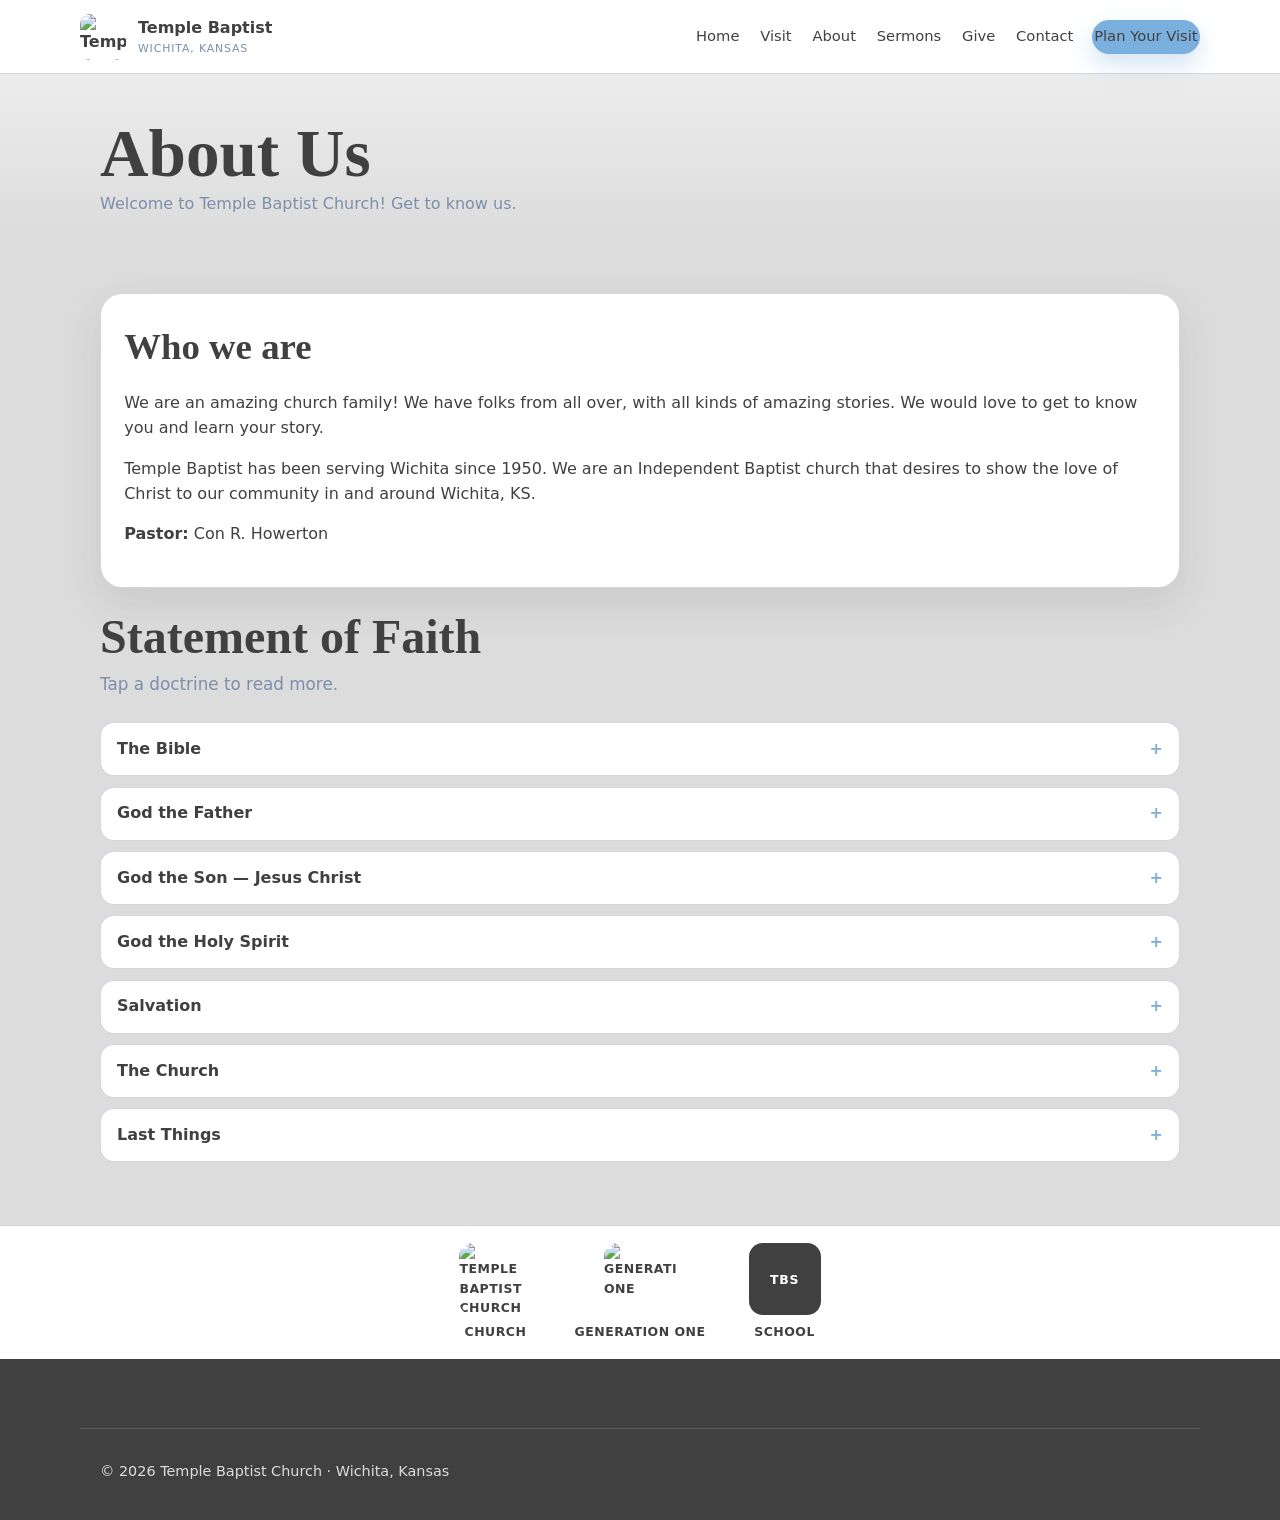
==== commit 6653c1fe: "Restore About page and add ministry bar" ====
--- a/about.html
+++ b/about.html
@@ -4,13 +4,53 @@
   <meta charset="UTF-8">
   <meta name="viewport" content="width=device-width, initial-scale=1.0">
   <title>About | Temple Baptist Church Wichita</title>
+  <meta name="description" content="About Temple Baptist Church Wichita and what we believe.">
   <link rel="stylesheet" href="css/styles.css">
 </head>
 <body data-page="about">
-<header class="site-header"><div class="container header-inner"><a class="brand" href="index.html"><img class="brand-logo" src="https://tbc-app.jacobreese95.workers.dev/tbclogo.jpeg" alt="Temple Baptist Church"><span class="brand-text">Temple Baptist<span><small>Wichita, Kansas</small></span></span></a><button class="menu-toggle" type="button" onclick="document.getElementById('mainNav').classList.toggle('open')">Menu</button><nav class="nav" id="mainNav"><a href="index.html" data-nav="home">Home</a><a href="visit.html" data-nav="visit">Visit</a><a href="about.html" data-nav="about">About</a><a href="sermons.html" data-nav="sermons">Watch</a><a href="give.html" data-nav="give">Give</a><a href="contact.html" data-nav="contact">Contact</a><a class="btn btn-primary" href="visit.html">Plan Your Visit</a></nav></div></header>
-<main><div class="page-hero"><div class="container"><h1>About Us</h1><p>Welcome to Temple Baptist Church. Get to know us.</p></div></div>
-<section><div class="container"><div class="content-block"><h2>Who we are</h2><p>We are an amazing church family. We have folks from all over, with all kinds of stories. We would love to get to know you and learn your story.</p><p>Temple Baptist has been serving Wichita since 1950. We are an Independent Baptist church that desires to show the love of Christ to our community in and around Wichita, KS.</p><p><strong>Pastor:</strong> Con R. Howerton</p></div></div></section></main>
-<footer class="site-footer"><div class="container footer-bottom"><p>© <span id="year"></span> Temple Baptist Church</p></div></footer>
+<header class="site-header">
+  <div class="container header-inner">
+    <a class="brand" href="index.html">
+      <img class="brand-logo" src="https://tbc-app.jacobreese95.workers.dev/tbclogo.jpeg" alt="Temple Baptist Church">
+      <span class="brand-text">Temple Baptist<span><small>Wichita, Kansas</small></span></span>
+    </a>
+    <button class="menu-toggle" type="button" aria-label="Open menu" onclick="document.getElementById('mainNav').classList.toggle('open')">Menu</button>
+    <nav class="nav" id="mainNav">
+      <a href="index.html" data-nav="home">Home</a>
+      <a href="visit.html" data-nav="visit">Visit</a>
+      <a href="about.html" data-nav="about">About</a>
+      <a href="sermons.html" data-nav="sermons">Sermons</a>
+      <a href="give.html" data-nav="give">Give</a>
+      <a href="contact.html" data-nav="contact">Contact</a>
+      <a class="btn btn-primary" href="visit.html">Plan Your Visit</a>
+    </nav>
+  </div>
+</header>
+<main>
+  <div class="page-hero"><div class="container"><h1>About Us</h1><p>Welcome to Temple Baptist Church! Get to know us.</p></div></div>
+  <section>
+    <div class="container">
+      <div class="content-block">
+        <h2>Who we are</h2>
+        <p>We are an amazing church family! We have folks from all over, with all kinds of amazing stories. We would love to get to know you and learn your story.</p>
+        <p>Temple Baptist has been serving Wichita since 1950. We are an Independent Baptist church that desires to show the love of Christ to our community in and around Wichita, KS.</p>
+        <p><strong>Pastor:</strong> Con R. Howerton</p>
+      </div>
+      <h2 class="section-title" style="margin-top:1.5rem;">Statement of Faith</h2>
+      <p class="section-sub">Tap a doctrine to read more.</p>
+      <div class="doctrine">
+        <details><summary>The Bible</summary><p>The Bible is the Holy Word of God. All sixty-six books are inspired by God and comprise the complete Word of God. God’s Word is preserved for English-speaking people in the King James Bible completed in 1611.</p><p class="verses">2 Timothy 3:16 · Psalm 119:89 · Psalm 12:6-7 · 1 Peter 1:25 · Hebrews 4:12</p></details>
+        <details><summary>God the Father</summary><p>There is one God. He is eternal, perfect, omnipotent, sovereign, omnipresent, Creator, and worthy of all worship. He is one God in three persons: Father, Son, and Holy Spirit.</p><p class="verses">Deuteronomy 6:4 · Isaiah 45:5-7 · Matthew 28:19 · Revelation 4:11</p></details>
+        <details><summary>God the Son — Jesus Christ</summary><p>Jesus Christ is the eternal Son of God, fully God and fully man. He was born of a virgin, lived a sinless life, died for our sins, rose bodily from the dead, and is coming again.</p><p class="verses">John 1:1-14 · Isaiah 7:14 · 1 Corinthians 15:3-4 · Acts 1:9-11</p></details>
+        <details><summary>God the Holy Spirit</summary><p>The Holy Spirit convicts of sin, regenerates the believer, indwells, seals, and empowers Christians for holy living and service.</p><p class="verses">John 16:7-14 · Ephesians 1:13-14 · 1 Corinthians 6:19-20</p></details>
+        <details><summary>Salvation</summary><p>Salvation is by grace through faith in the finished work of Jesus Christ alone — not by works. All who repent and believe the gospel are born again and have everlasting life.</p><p class="verses">Ephesians 2:8-9 · John 3:16 · Romans 10:9-13 · Titus 3:5</p></details>
+        <details><summary>The Church</summary><p>The local church is a called-out assembly of baptized believers organized to preach the Word, observe the ordinances of baptism and the Lord’s Supper, and fulfill the Great Commission.</p><p class="verses">Matthew 28:18-20 · Acts 2:41-47 · Ephesians 4:11-16</p></details>
+        <details><summary>Last Things</summary><p>We hold a pre-tribulational, premillennial view of end-time events: the blessed hope of the rapture of the church, the tribulation, the return of Christ to reign, final judgment, and eternity with God for the redeemed.</p><p class="verses">1 Thessalonians 4:13-18 · Revelation 19–22 · John 14:1-3</p></details>
+      </div>
+    </div>
+  </section>
+</main>
+<footer class="site-footer"><div class="container footer-bottom"><p>© <span id="year"></span> Temple Baptist Church · Wichita, Kansas</p></div></footer>
 <script src="js/ministry-bar.js"></script>
-<script>document.getElementById('year').textContent=new Date().getFullYear();</script>
+<script>document.getElementById('year').textContent = new Date().getFullYear();</script>
 </body></html>
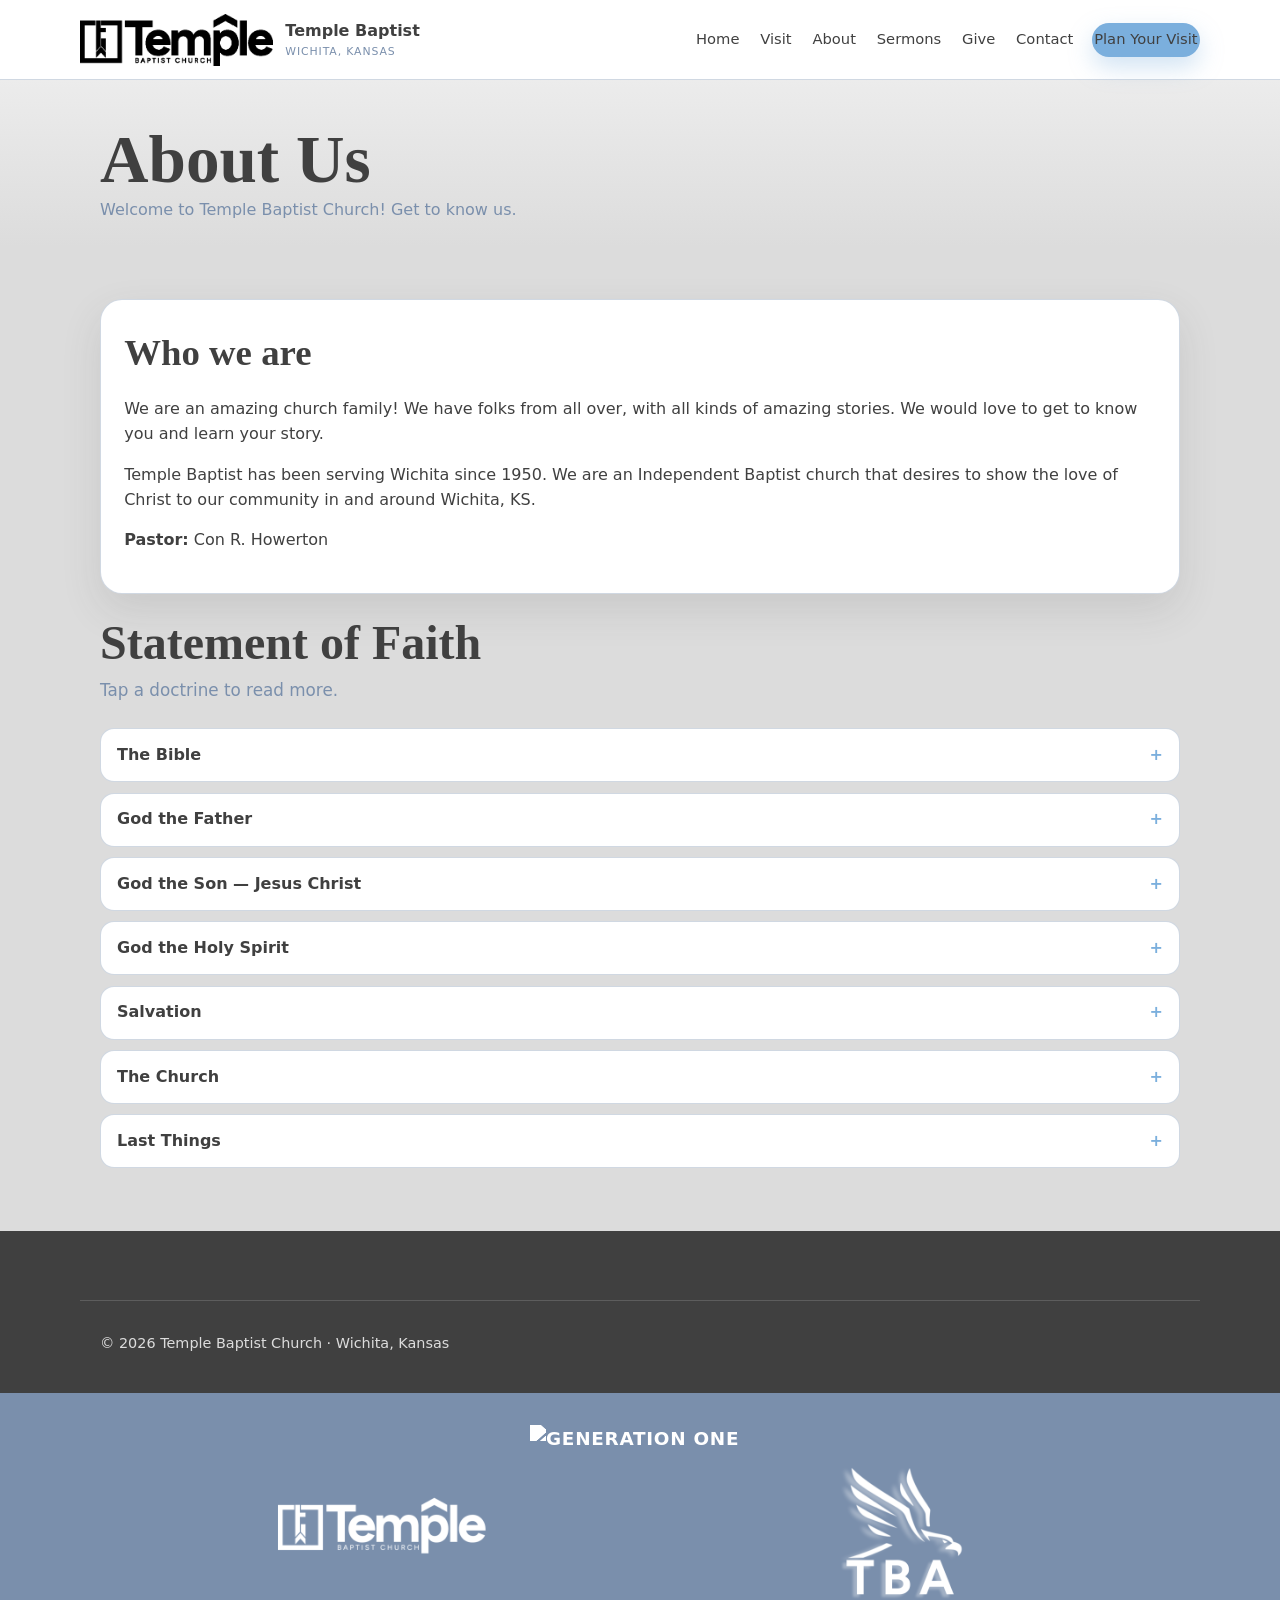
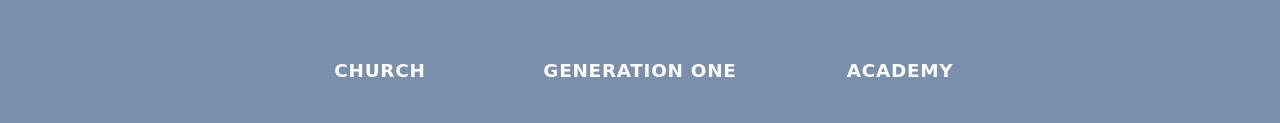
==== commit dafb5e8e: "Cover-crop hero video and use clear header logo" ====
--- a/about.html
+++ b/about.html
@@ -11,7 +11,7 @@
 <header class="site-header">
   <div class="container header-inner">
     <a class="brand" href="index.html">
-      <img class="brand-logo" src="https://tbc-app.jacobreese95.workers.dev/tbclogo.jpeg" alt="Temple Baptist Church">
+      <img class="brand-logo" src="tbc-logo-clear.png" alt="Temple Baptist Church">
       <span class="brand-text">Temple Baptist<span><small>Wichita, Kansas</small></span></span>
     </a>
     <button class="menu-toggle" type="button" aria-label="Open menu" onclick="document.getElementById('mainNav').classList.toggle('open')">Menu</button>
--- a/css/styles.css
+++ b/css/styles.css
@@ -40,7 +40,9 @@
 .header-inner { display: flex; align-items: center; justify-content: space-between; gap: 1rem; padding: 0.85rem 0; width: 100%; }
 .brand { display: flex; align-items: center; gap: 0.75rem; color: var(--text); text-decoration: none; font-weight: 700; }
 .brand:hover { text-decoration: none; }
-.brand-logo { width: 46px; height: 46px; object-fit: contain; border-radius: 10px; background: #fff; }
+.brand-logo { height: 52px; width: auto; max-width: 210px; object-fit: contain; background: transparent; border-radius: 0; display: block; }
+body:not([data-page="home"]) .brand-logo { filter: brightness(0); }
+body[data-page="home"] .site-header.overlay .brand-logo { height: 58px; max-width: 240px; filter: none; }
 .brand-text small { display: block; font-weight: 500; color: var(--muted); font-size: 0.68rem; letter-spacing: 0.08em; text-transform: uppercase; }
 .nav { display: flex; flex-wrap: wrap; gap: 0.2rem 1rem; align-items: center; justify-content: flex-end; }
 .nav a { color: var(--text); font-weight: 500; font-size: 0.92rem; text-decoration: none; padding: 0.35rem 0.15rem; }
@@ -53,8 +55,8 @@
 .btn-secondary { background: var(--surface); color: var(--charcoal); border: 1.5px solid var(--slate); }
 .btn-ghost { background: transparent; color: #fff; border: 1.5px solid rgba(220,220,220,0.8); }
 .btn-block { width: 100%; }
-.hero-full { position: relative; width: 100%; min-height: 100vh; display: flex; align-items: flex-end; justify-content: center; background: var(--charcoal); overflow: hidden; }
-.hero-full video { position: absolute; left: 50%; top: 50%; transform: translate(-50%, -50%); width: 100%; height: 100%; object-fit: contain; object-position: center center; background: var(--charcoal); }
+.hero-full { position: relative; width: 100%; height: 100vh; height: 100svh; min-height: 640px; display: flex; align-items: flex-end; justify-content: center; background: var(--charcoal); overflow: hidden; }
+.hero-full video { position: absolute; inset: 0; width: 100%; height: 100%; object-fit: cover; object-position: center center; background: var(--charcoal); }
 .hero-shade { position: absolute; inset: 0; background: linear-gradient(180deg, rgba(64,64,64,.35) 0%, rgba(64,64,64,.12) 35%, rgba(64,64,64,.72) 100%); pointer-events: none; }
 .hero-copy { position: relative; z-index: 2; width: 100%; max-width: 900px; margin: 0 auto; text-align: center; color: #fff; padding: 0 1.25rem 5.5rem; }
 .eyebrow { margin: 0 0 .6rem; letter-spacing: .16em; text-transform: uppercase; font-size: .78rem; font-weight: 600; color: var(--silver); }
@@ -119,11 +121,11 @@
 .doctrine details[open] summary::after { content: "\2013"; }
 .doctrine details p { color: var(--slate); margin: 0.75rem 0 0.35rem; }
 .doctrine .verses { font-size: 0.9rem; color: var(--teal); font-weight: 600; }
-.ministry-bar { display: flex; justify-content: center; align-items: center; gap: 1.5rem; flex-wrap: wrap; background: #fff; border-top: 1px solid var(--border); padding: 1.1rem 1rem; }
-.ministry-link { display: flex; flex-direction: column; align-items: center; gap: .4rem; min-width: 110px; color: var(--charcoal); text-decoration: none; font-weight: 650; font-size: .78rem; letter-spacing: .04em; text-transform: uppercase; }
-.ministry-link:hover { text-decoration: none; color: var(--blue); }
-.ministry-link img { width: 72px; height: 72px; object-fit: contain; background: #fff; border-radius: 14px; }
-.school-mark { width: 72px; height: 72px; border-radius: 14px; display: grid; place-items: center; background: var(--charcoal); color: #fff; font-weight: 800; letter-spacing: .06em; }
+.ministry-bar { display: flex; justify-content: center; align-items: center; gap: 2.5rem; flex-wrap: wrap; background: #7a8fac; padding: 2rem 1rem 2.2rem; }
+.ministry-link { display: flex; flex-direction: column; align-items: center; gap: .7rem; min-width: 200px; color: #fff; text-decoration: none; font-weight: 650; font-size: 1.05rem; letter-spacing: .04em; text-transform: uppercase; }
+.ministry-link:hover { text-decoration: none; color: #fff; }
+.ministry-link img { width: 234px; height: 234px; max-width: none; object-fit: contain; background: transparent; border-radius: 0; filter: brightness(0) invert(1); }
+.school-mark { width: 234px; height: 234px; border-radius: 24px; display: grid; place-items: center; background: transparent; color: #fff; border: 3px solid #fff; font-weight: 800; font-size: 3rem; letter-spacing: .06em; }
 .site-footer { background: var(--charcoal); color: var(--silver); padding: 2.6rem 0 1.5rem; }
 .footer-grid { display: grid; gap: 1.5rem; grid-template-columns: repeat(auto-fit, minmax(200px, 1fr)); }
 .site-footer h3 { margin: 0 0 0.65rem; color: #fff; font-size: 1rem; }
@@ -136,5 +138,27 @@
   .nav { display: none; width: 100%; flex-direction: column; align-items: stretch; padding-bottom: 0.75rem; }
   .nav.open { display: flex; }
   body[data-page="home"] .nav.open { background: rgba(64,64,64,.92); margin-top: .5rem; padding: .75rem; border-radius: 14px; }
+  .ministry-link img, .school-mark { width: 180px; height: 180px; }
 }
+
+/* Common device heights so the hero stays tall and crops the sides */
+@media (max-width: 430px) { /* iPhone */
+  .hero-full { height: 100svh; min-height: 560px; }
+  .hero-copy { padding-bottom: 4.2rem; }
+  .hero-copy h1 { font-size: clamp(2.8rem, 14vw, 4.2rem); }
+}
+@media (min-width: 431px) and (max-width: 834px) { /* iPad portrait / large phone */
+  .hero-full { height: 88svh; min-height: 680px; }
+}
+@media (min-width: 835px) and (max-width: 1180px) { /* iPad landscape / small laptop */
+  .hero-full { height: 100svh; min-height: 720px; }
+}
+@media (min-width: 1181px) { /* desktop */
+  .hero-full { height: 100vh; height: 100svh; min-height: 760px; }
+}
+@media (max-height: 700px) and (orientation: landscape) {
+  .hero-full { height: 100svh; min-height: 420px; }
+  .hero-copy h1 { font-size: clamp(2.4rem, 8vw, 4rem); }
+}
+
 @media (prefers-reduced-motion: reduce) { *, *::before, *::after { animation: none !important; transition: none !important; } }
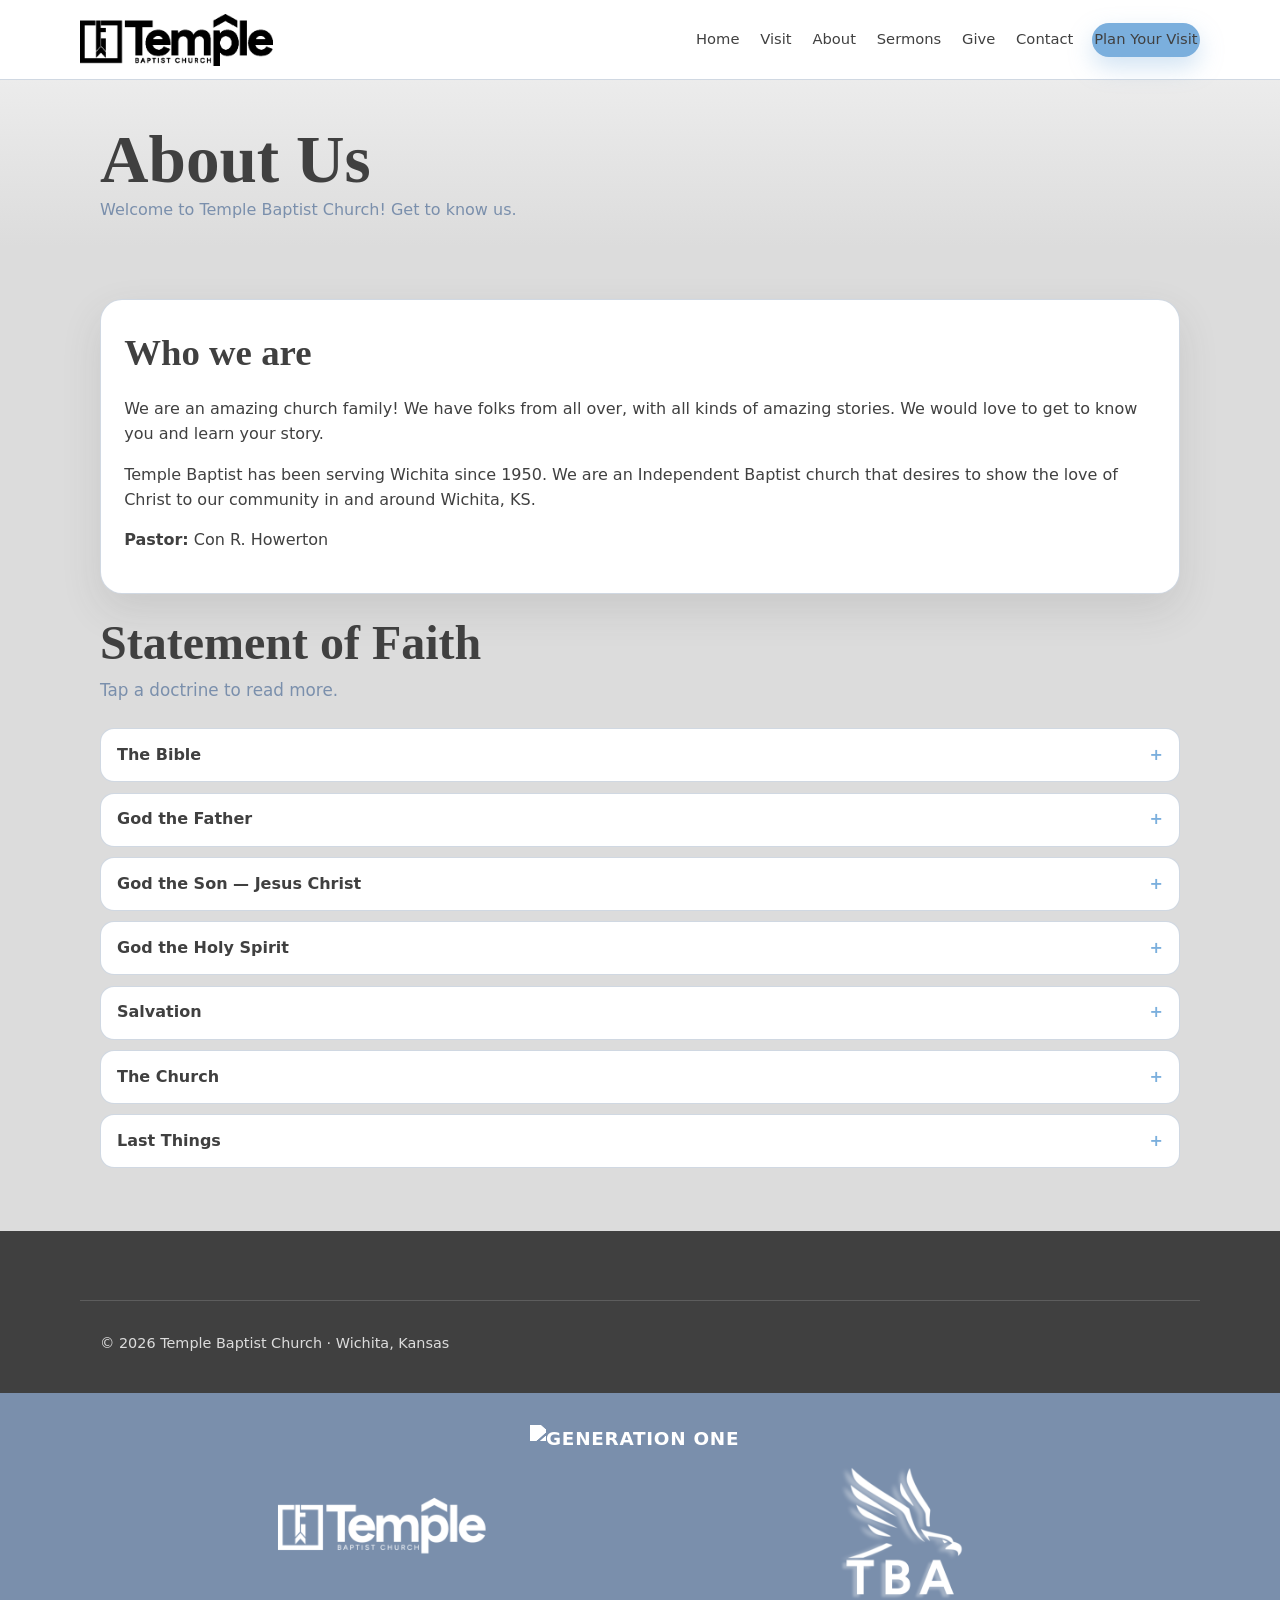
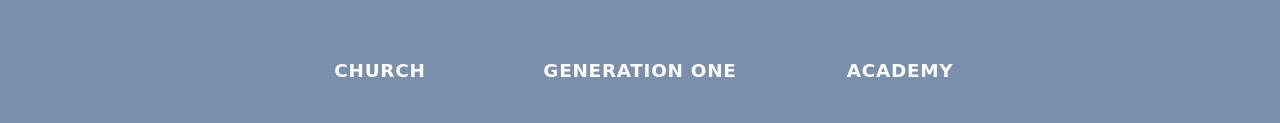
==== commit 2d23538a: "Remove church name text from the header logo" ====
--- a/about.html
+++ b/about.html
@@ -12,7 +12,7 @@
   <div class="container header-inner">
     <a class="brand" href="index.html">
       <img class="brand-logo" src="tbc-logo-clear.png" alt="Temple Baptist Church">
-      <span class="brand-text">Temple Baptist<span><small>Wichita, Kansas</small></span></span>
+      
     </a>
     <button class="menu-toggle" type="button" aria-label="Open menu" onclick="document.getElementById('mainNav').classList.toggle('open')">Menu</button>
     <nav class="nav" id="mainNav">
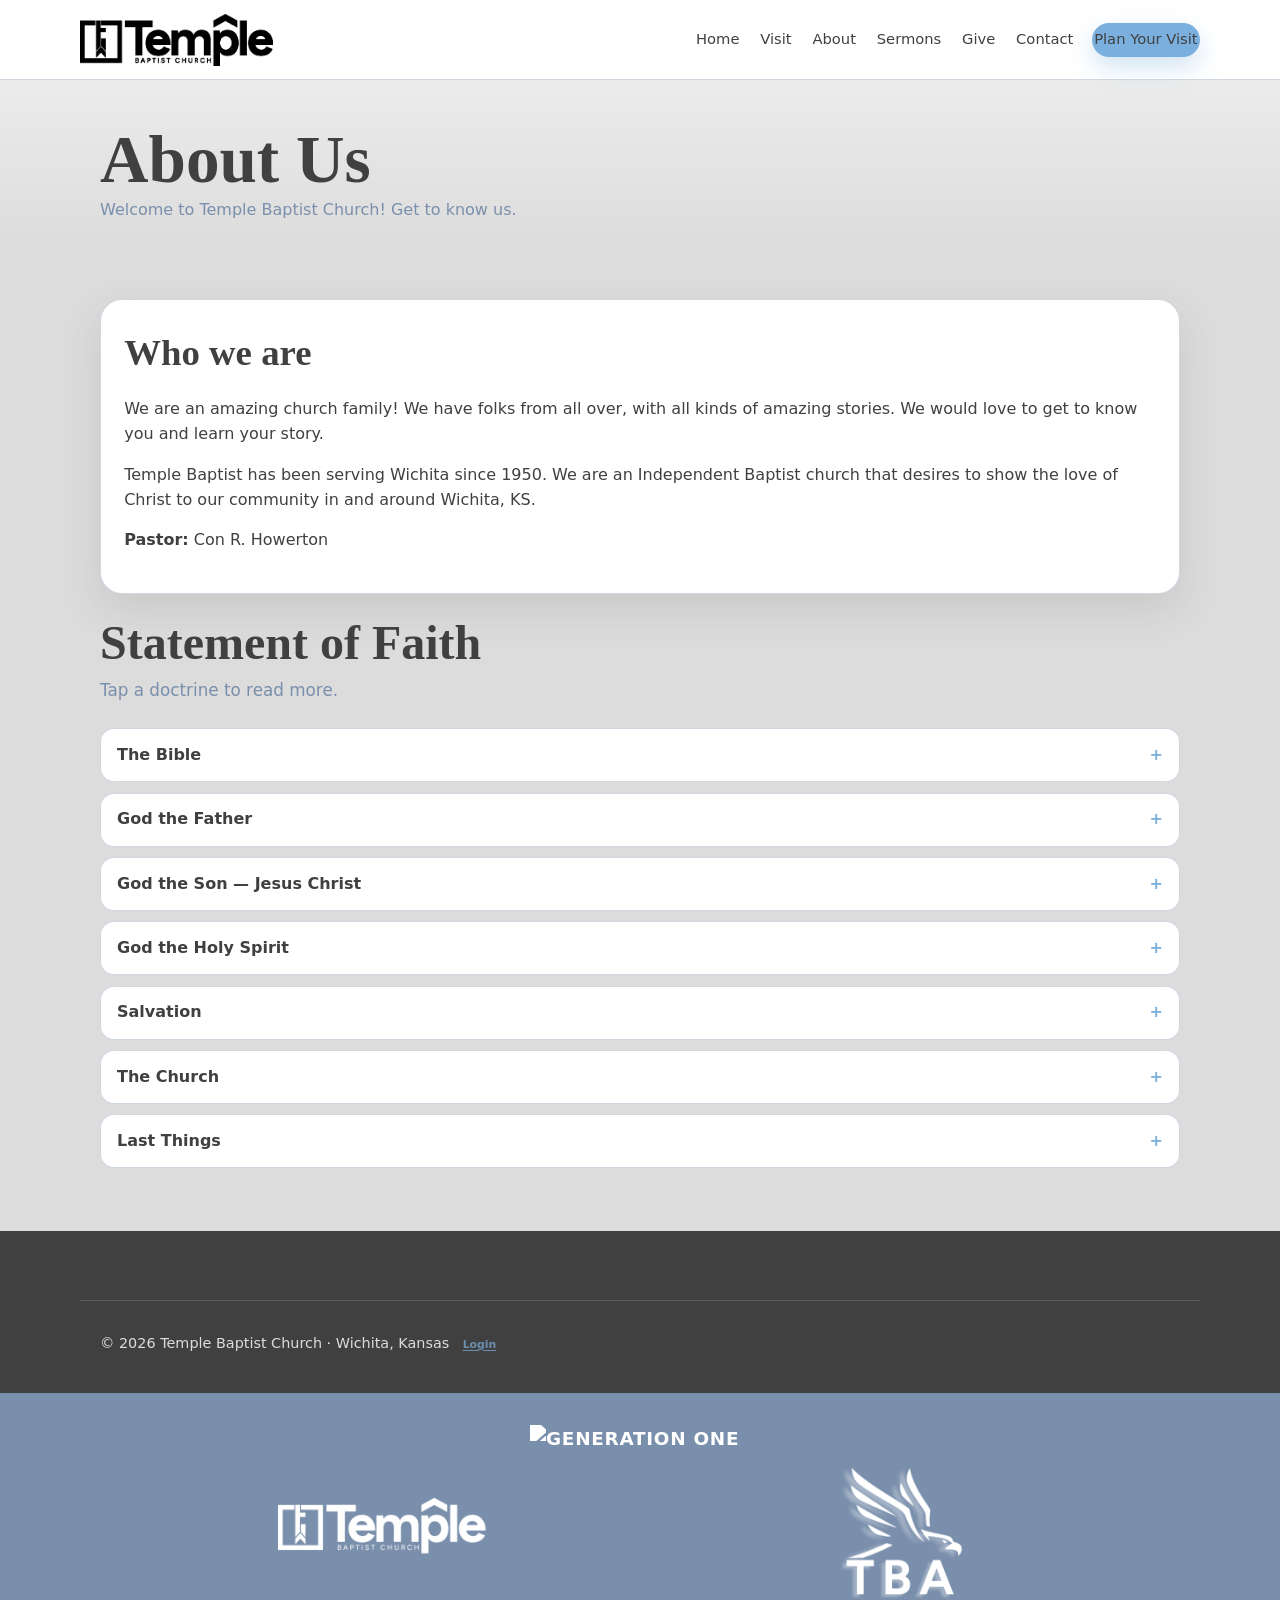
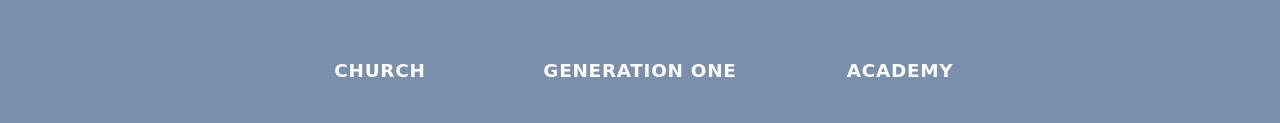
==== commit 9a724e07: "Add a tiny footer login button" ====
--- a/about.html
+++ b/about.html
@@ -50,7 +50,7 @@
     </div>
   </section>
 </main>
-<footer class="site-footer"><div class="container footer-bottom"><p>© <span id="year"></span> Temple Baptist Church · Wichita, Kansas</p></div></footer>
+<footer class="site-footer"><div class="container footer-bottom"><p>© <span id="year"></span> Temple Baptist Church · Wichita, Kansas <a class="tiny-login" href="admin.html">Login</a></p></div></footer>
 <script src="js/ministry-bar.js"></script>
 <script>document.getElementById('year').textContent = new Date().getFullYear();</script>
 </body></html>
--- a/css/styles.css
+++ b/css/styles.css
@@ -142,10 +142,12 @@
 }
 
 /* Common device heights so the hero stays tall and crops the sides */
-@media (max-width: 430px) { /* iPhone */
-  .hero-full { height: 100svh; min-height: 560px; }
-  .hero-copy { padding-bottom: 4.2rem; }
-  .hero-copy h1 { font-size: clamp(2.8rem, 14vw, 4.2rem); }
+@media (max-width: 767px) { /* phones: match 16:9 so the full width stays in frame */
+  .hero-full { height: auto; aspect-ratio: 2.4 / 1; min-height: 0; }
+  .hero-full video { object-fit: cover; object-position: center center; }
+  .hero-copy { padding: 0 1rem 1.4rem; }
+  .hero-copy h1 { font-size: clamp(2.2rem, 9vw, 3.4rem); margin-bottom: .7rem; }
+  .hero-actions .btn { padding: .7rem 1rem; font-size: .88rem; }
 }
 @media (min-width: 431px) and (max-width: 834px) { /* iPad portrait / large phone */
   .hero-full { height: 88svh; min-height: 680px; }
@@ -162,3 +164,14 @@
 }
 
 @media (prefers-reduced-motion: reduce) { *, *::before, *::after { animation: none !important; transition: none !important; } }
+
+.feature-split { display: grid; gap: 1.25rem; align-items: stretch; }
+@media (min-width: 860px) { .feature-split { grid-template-columns: .9fr 1.1fr; } }
+.feature-photo { width: 100%; height: 100%; min-height: 280px; object-fit: cover; border-radius: 22px; }
+.feature-grid { display: grid; gap: .85rem; grid-template-columns: 1fr; }
+.feature-card { background: #fff; border-radius: 22px; padding: 1.5rem 1.35rem 1.45rem; box-shadow: var(--shadow); border-top: 4px solid var(--blue); min-height: 100%; }
+.feature-card span { display: block; font-family: var(--serif); color: var(--blue); font-size: 1.7rem; line-height: 1; margin-bottom: .7rem; }
+.feature-card h3 { margin: 0 0 .55rem; font-family: var(--serif); font-size: 1.7rem; line-height: 1.05; color: var(--charcoal); }
+.feature-card p { margin: 0; color: var(--slate); font-size: 1rem; }
+
+.tiny-login{margin-left:.55rem;font-size:.68rem;font-weight:650;color:inherit;opacity:.7;text-decoration:underline;text-underline-offset:2px}
